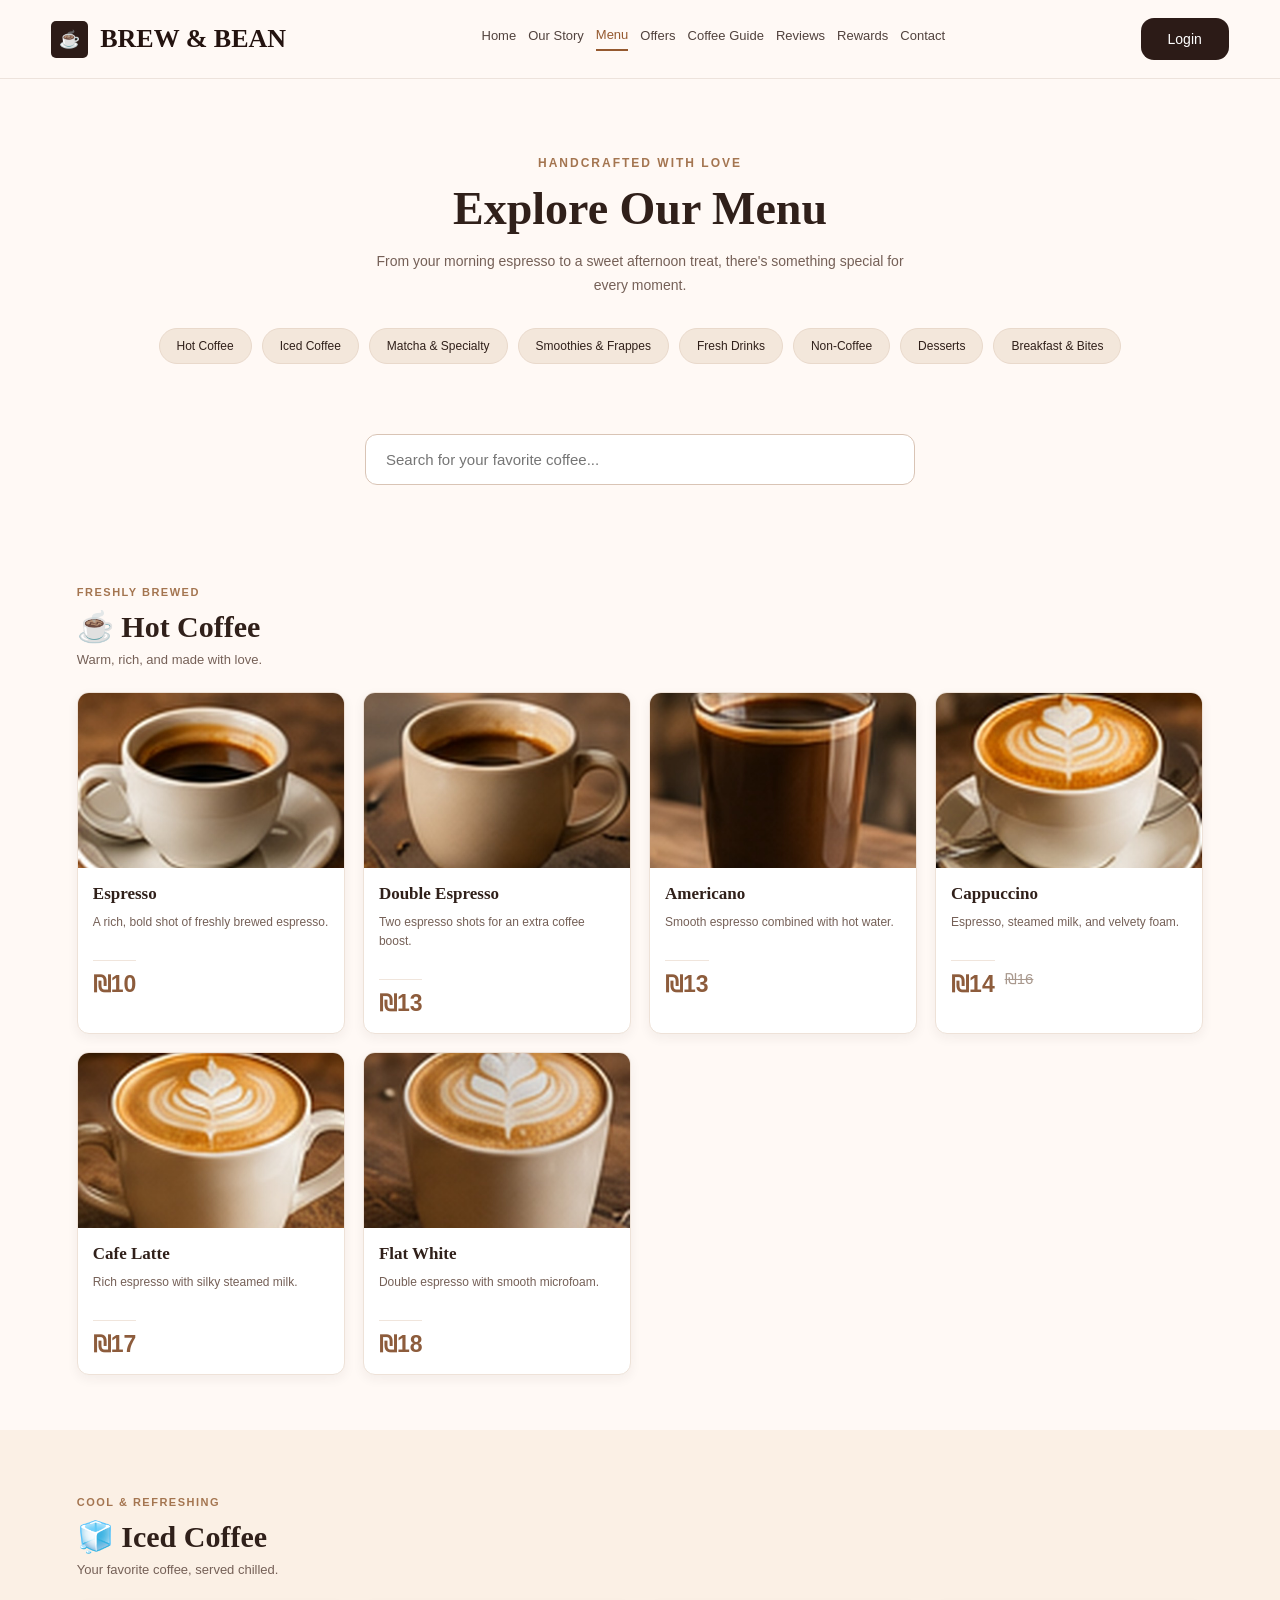
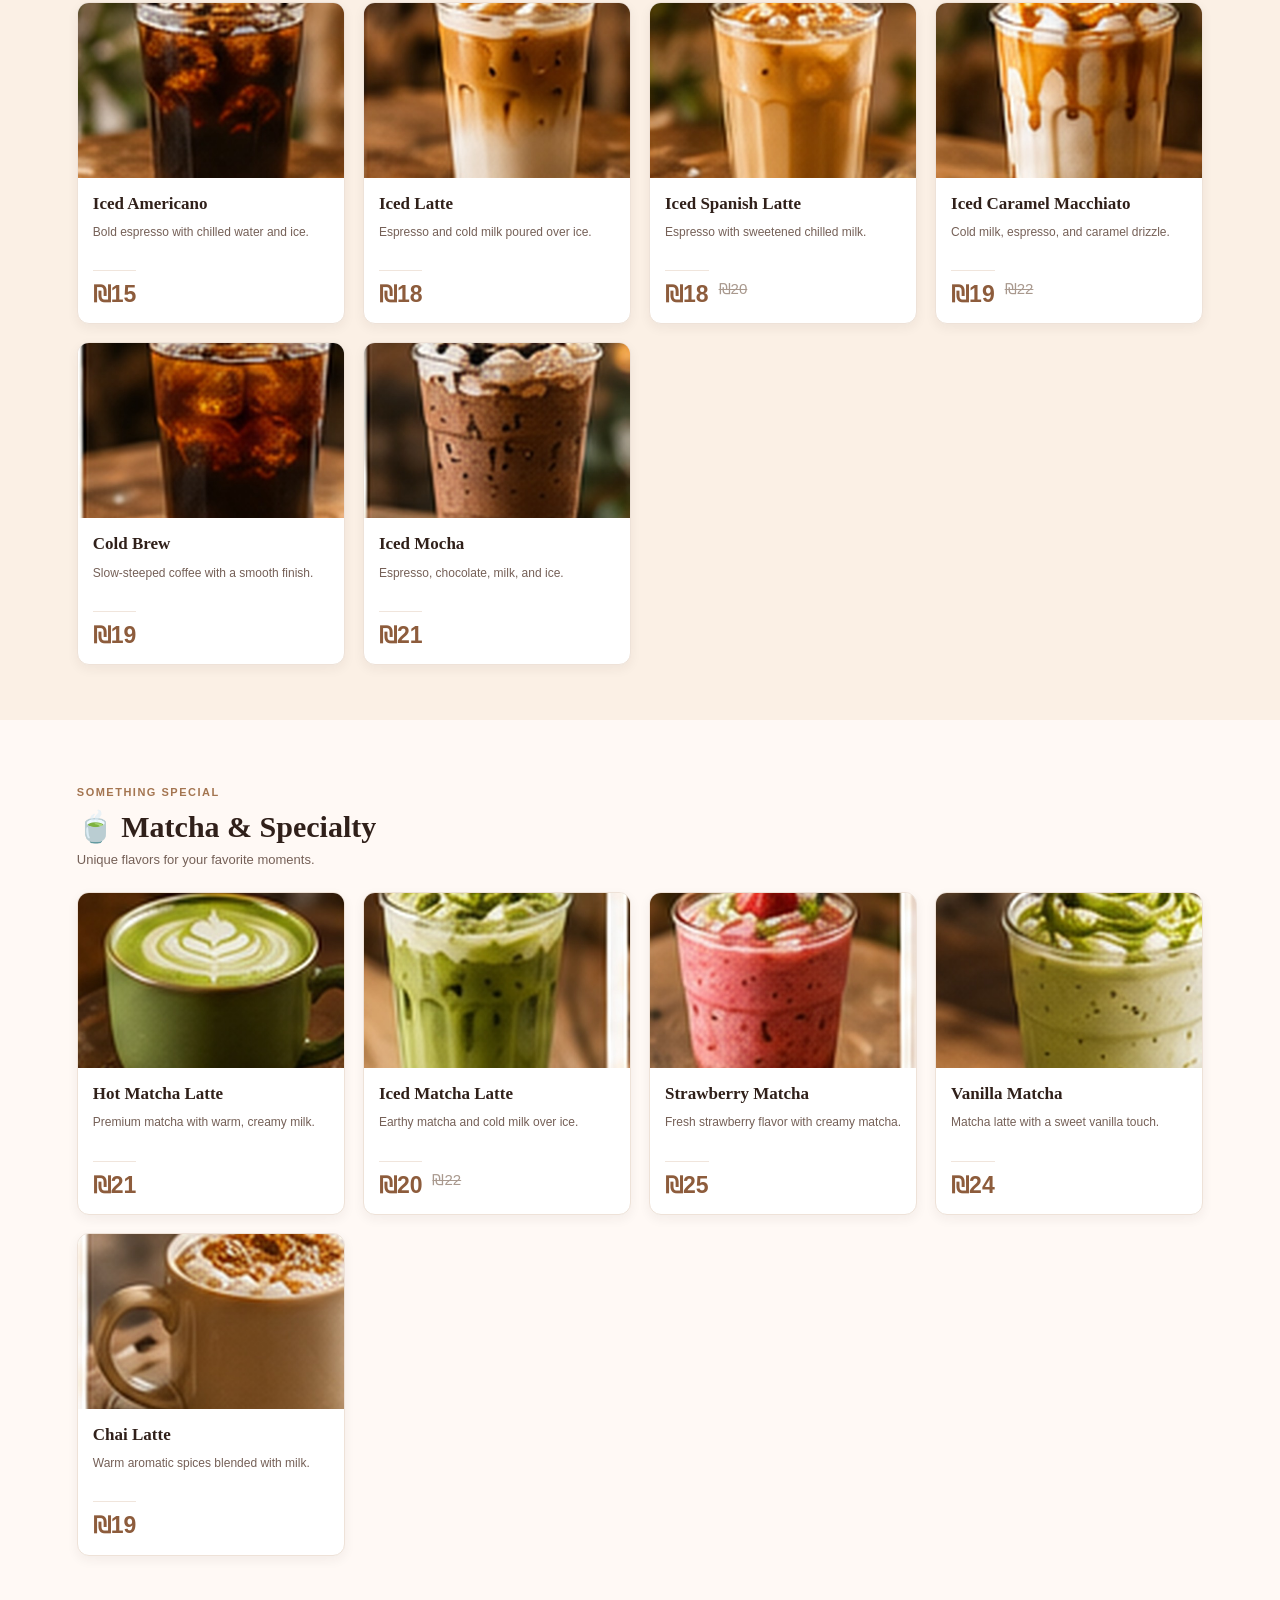
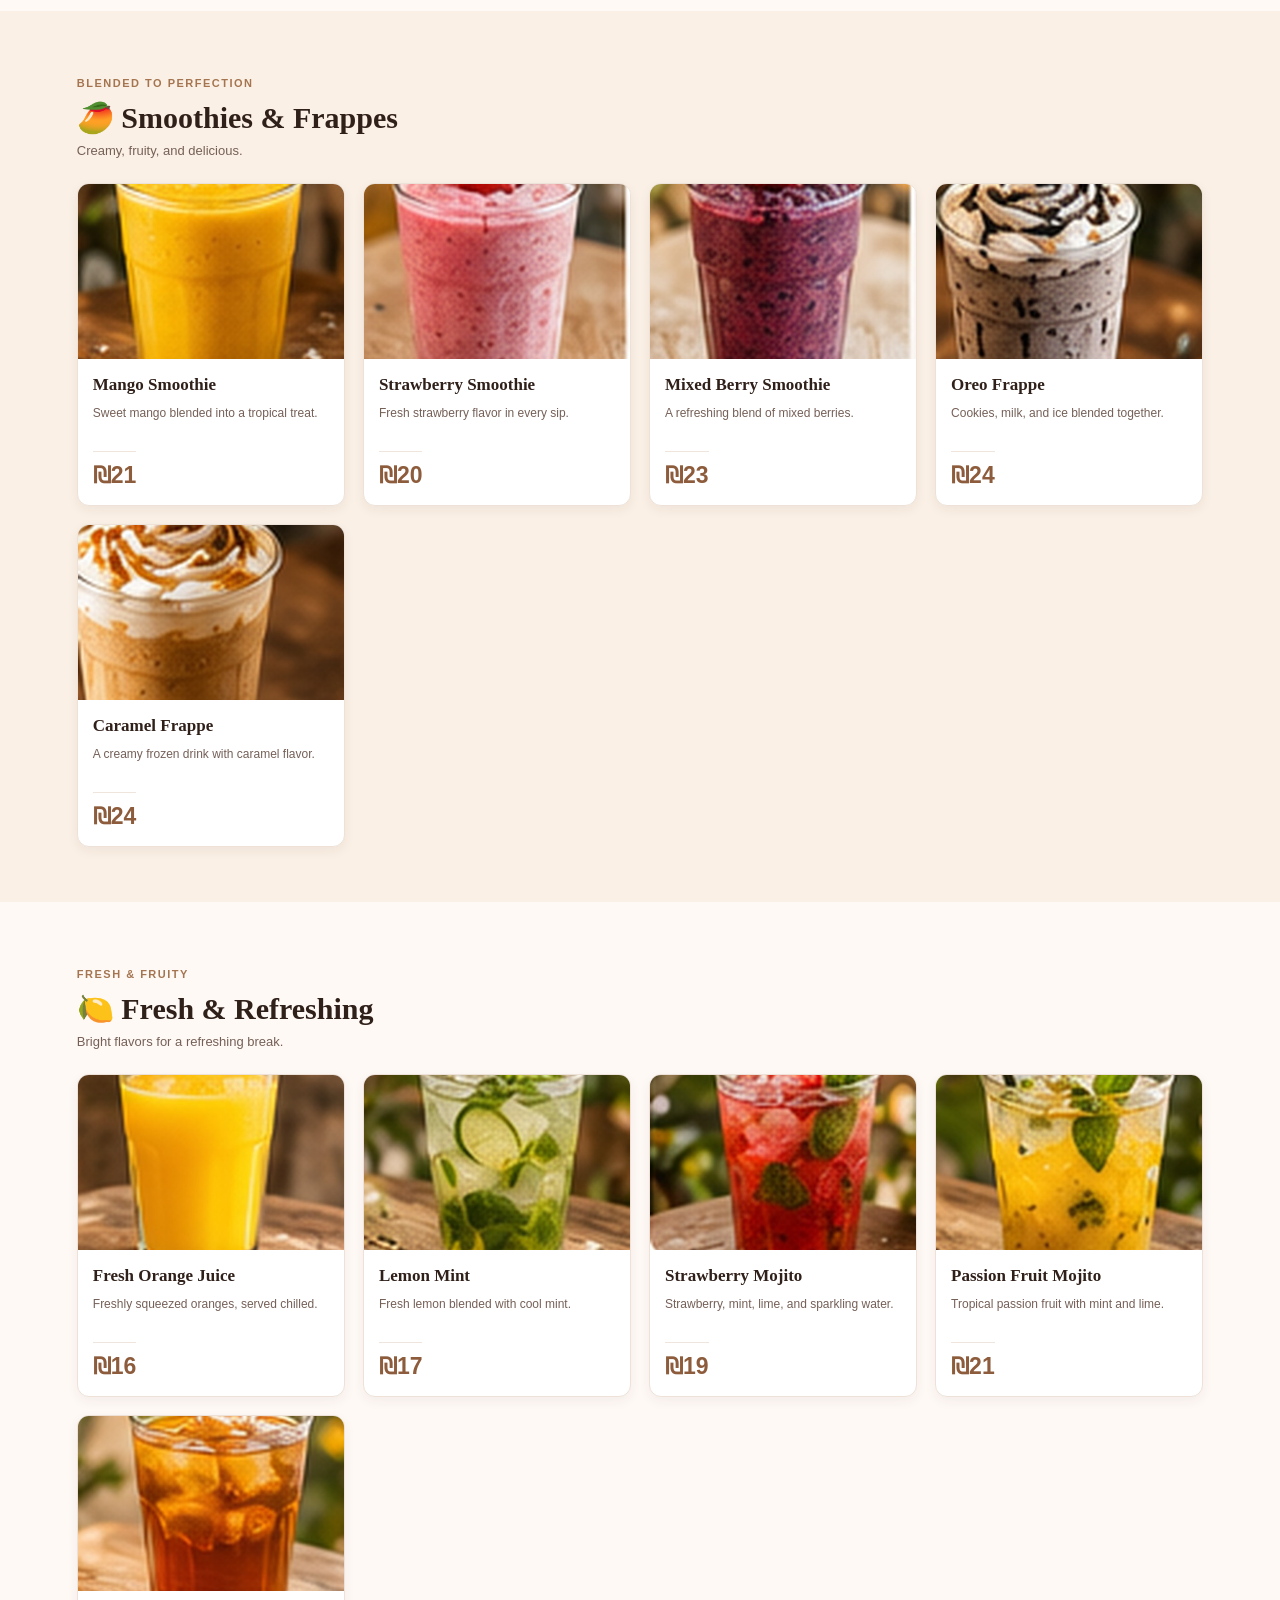
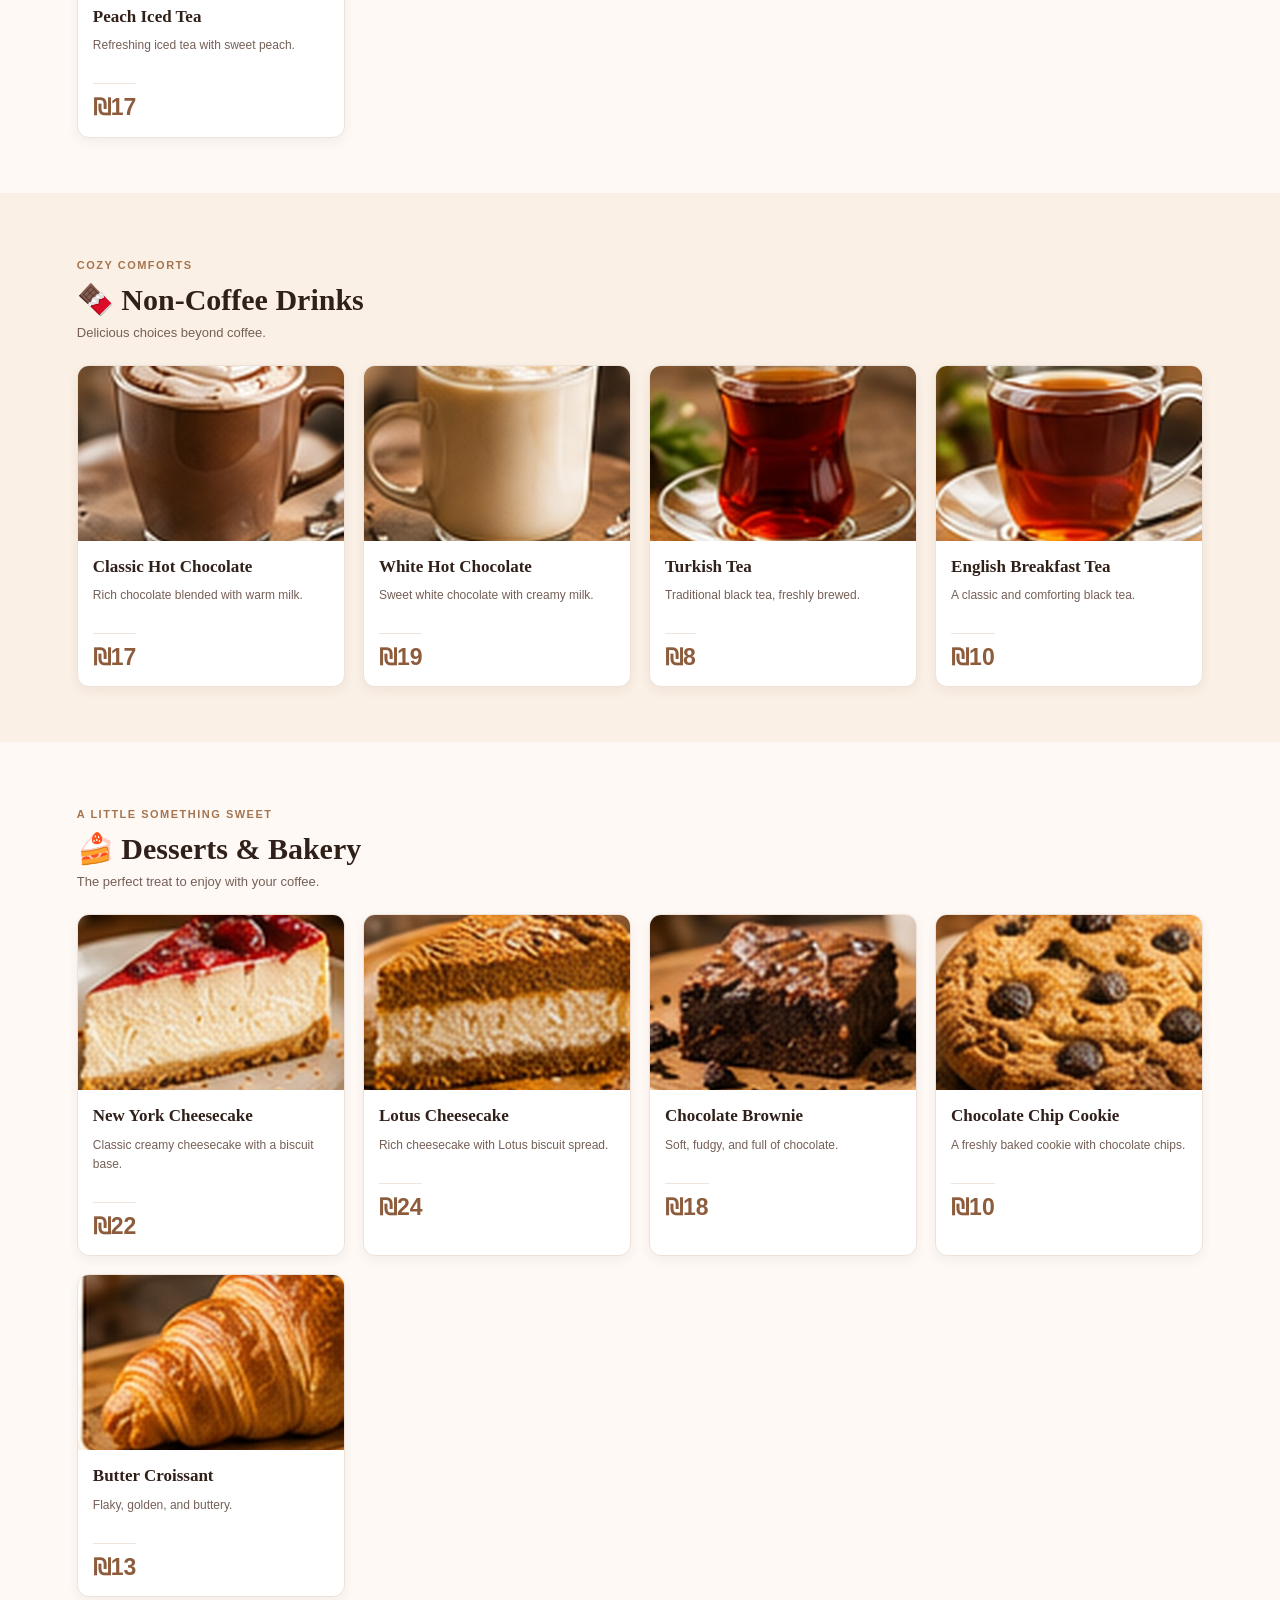
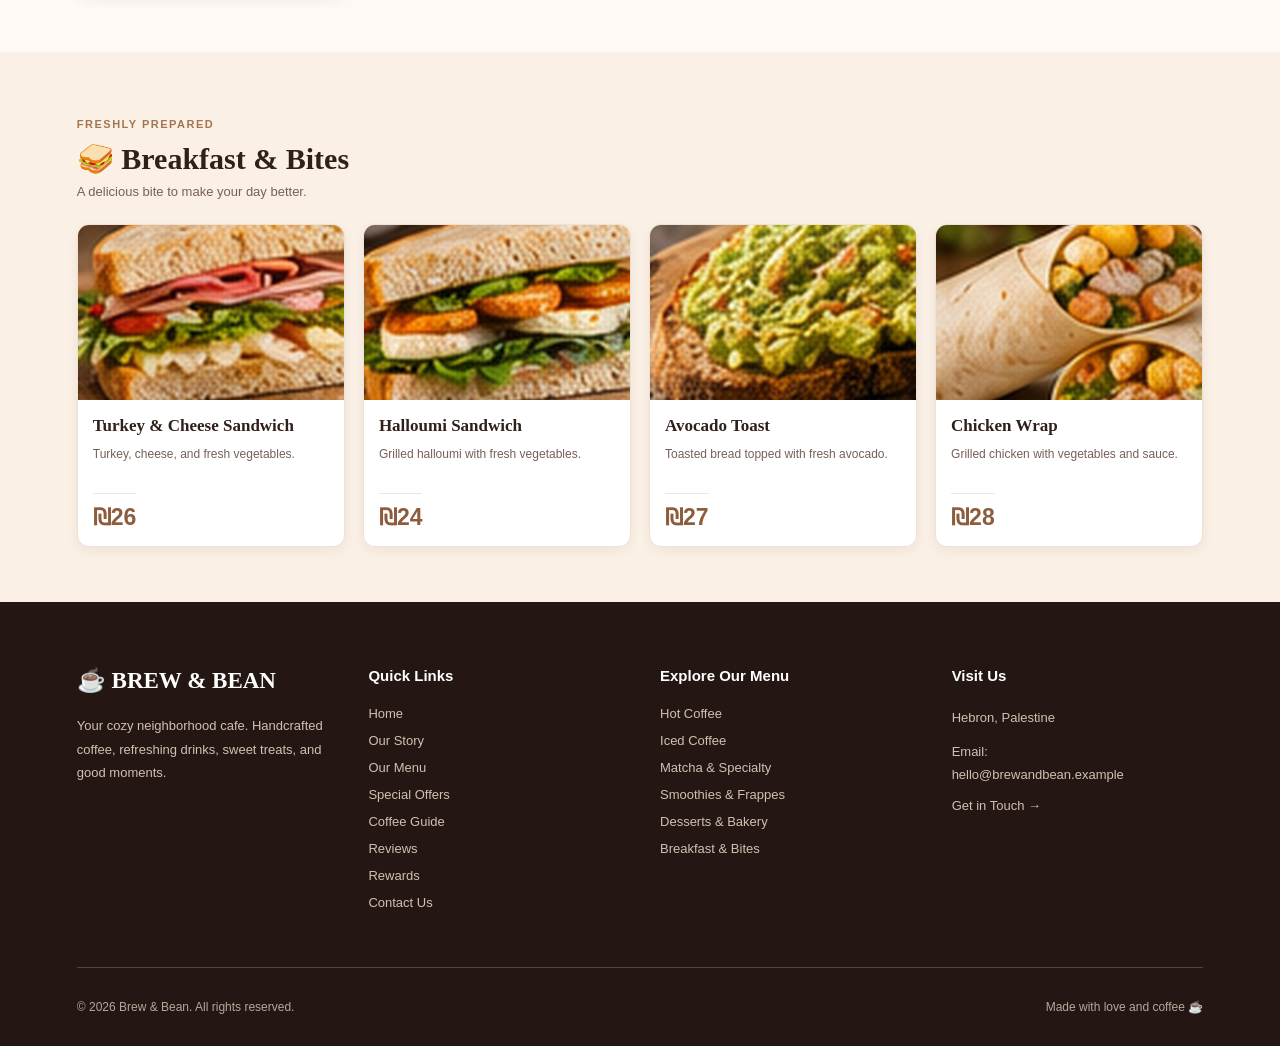
==== menu.html @ ed9d5833 "Initial commit - Brew and Bean website" ====
<!DOCTYPE html>
<html lang="en">

<head>
    <meta charset="UTF-8">
    <meta name="viewport" content="width=device-width, initial-scale=1.0">

    <meta name="description"
          content="Explore Brew & Bean's handcrafted coffee, refreshing drinks, desserts, and bites.">

    <title>Brew & Bean | Our Menu</title>

    <link rel="stylesheet" href="css/style.css">

    <style>
        /* MENU PRICES */

        .menu-price-row {
            display: flex;
            align-items: center;
            flex-wrap: wrap;
            gap: 10px;
            margin-top: 14px;
        }

        .menu-price-row .menu-price {
            color: #8D5C3C;
            font-size: 23px;
            font-weight: 800;
            line-height: 1.2;
        }

        .menu-old-price {
            color: #A9998E;
            font-size: 15px;
            font-weight: 500;
            text-decoration: line-through;
        }

        .menu-discount-badge {
            display: inline-block;
            margin-bottom: 10px;
            padding: 5px 10px;
            background: #F5E7D8;
            color: #8D5C3C;
            border-radius: 20px;
            font-size: 11px;
            font-weight: 700;
        }
    </style>
</head>

<body>

<!-- HEADER -->
<header class="site-header">

    <nav class="navbar" aria-label="Main navigation">

        <!-- LOGO -->
        <a href="index.html" class="logo">
            <span class="logo-icon" aria-hidden="true">☕</span>
            BREW & BEAN
        </a>

        <!-- NAVIGATION LINKS -->
        <div class="nav-links">

            <a href="index.html">Home</a>

            <a href="about.html">Our Story</a>

            <a href="menu.html"
               class="active"
               aria-current="page">Menu</a>

            <a href="offers.html">Offers</a>

            <a href="coffee-guide.html">Coffee Guide</a>

            <a href="reviews.html">Reviews</a>

            <a href="rewards.html">Rewards</a>

            <a href="contact.html">Contact</a>

        </div>


        <a href="login.html" class="visit-btn">
            Login
        </a>


    </nav>

</header>


<main>

    <!-- MENU INTRO -->
    <section class="menu-intro">

        <p class="section-label">HANDCRAFTED WITH LOVE</p>

        <h1>Explore Our Menu</h1>

        <p>
            From your morning espresso to a sweet afternoon treat,
            there's something special for every moment.
        </p>

        <div class="menu-categories">
            <a href="#hot">Hot Coffee</a>
            <a href="#iced">Iced Coffee</a>
            <a href="#matcha">Matcha & Specialty</a>
            <a href="#smoothies">Smoothies & Frappes</a>
            <a href="#fresh">Fresh Drinks</a>
            <a href="#noncoffee">Non-Coffee</a>
            <a href="#desserts">Desserts</a>
            <a href="#bites">Breakfast & Bites</a>
        </div>

    </section>


    <!-- MENU SEARCH -->
    <div class="menu-search-container">

        <input
                type="search"
                id="menuSearch"
                placeholder="Search for your favorite coffee..."
                aria-label="Search menu products"
        >

    </div>

    <!-- HOT COFFEE -->
    <section class="menu-section" id="hot">

        <div class="menu-section-heading">
            <p class="section-label">FRESHLY BREWED</p>
            <h2>☕ Hot Coffee</h2>
            <p>Warm, rich, and made with love.</p>
        </div>

        <div class="menu-grid" id="hot-grid"></div>

    </section>


    <!-- ICED COFFEE -->
    <section class="menu-section alternate-bg" id="iced">

        <div class="menu-section-heading">
            <p class="section-label">COOL & REFRESHING</p>
            <h2>🧊 Iced Coffee</h2>
            <p>Your favorite coffee, served chilled.</p>
        </div>

        <div class="menu-grid" id="iced-grid"></div>

    </section>


    <!-- MATCHA -->
    <section class="menu-section" id="matcha">

        <div class="menu-section-heading">
            <p class="section-label">SOMETHING SPECIAL</p>
            <h2>🍵 Matcha & Specialty</h2>
            <p>Unique flavors for your favorite moments.</p>
        </div>

        <div class="menu-grid" id="matcha-grid"></div>

    </section>


    <!-- SMOOTHIES -->
    <section class="menu-section alternate-bg" id="smoothies">

        <div class="menu-section-heading">
            <p class="section-label">BLENDED TO PERFECTION</p>
            <h2>🥭 Smoothies & Frappes</h2>
            <p>Creamy, fruity, and delicious.</p>
        </div>

        <div class="menu-grid" id="smoothies-grid"></div>

    </section>


    <!-- FRESH DRINKS -->
    <section class="menu-section" id="fresh">

        <div class="menu-section-heading">
            <p class="section-label">FRESH & FRUITY</p>
            <h2>🍋 Fresh & Refreshing</h2>
            <p>Bright flavors for a refreshing break.</p>
        </div>

        <div class="menu-grid" id="fresh-grid"></div>

    </section>


    <!-- NON-COFFEE -->
    <section class="menu-section alternate-bg" id="noncoffee">

        <div class="menu-section-heading">
            <p class="section-label">COZY COMFORTS</p>
            <h2>🍫 Non-Coffee Drinks</h2>
            <p>Delicious choices beyond coffee.</p>
        </div>

        <div class="menu-grid" id="noncoffee-grid"></div>

    </section>


    <!-- DESSERTS -->
    <section class="menu-section" id="desserts">

        <div class="menu-section-heading">
            <p class="section-label">A LITTLE SOMETHING SWEET</p>
            <h2>🍰 Desserts & Bakery</h2>
            <p>The perfect treat to enjoy with your coffee.</p>
        </div>

        <div class="menu-grid" id="desserts-grid"></div>

    </section>


    <!-- BREAKFAST -->
    <section class="menu-section alternate-bg" id="bites">

        <div class="menu-section-heading">
            <p class="section-label">FRESHLY PREPARED</p>
            <h2>🥪 Breakfast & Bites</h2>
            <p>A delicious bite to make your day better.</p>
        </div>

        <div class="menu-grid" id="bites-grid"></div>

    </section>

</main>


<!-- FOOTER -->
<footer class="footer">

    <div class="footer-container">

        <div class="footer-column">

            <h2>☕ BREW & BEAN</h2>

            <p>
                Your cozy neighborhood cafe.
                Handcrafted coffee, refreshing drinks,
                sweet treats, and good moments.
            </p>

        </div>


        <div class="footer-column">

            <h3>Quick Links</h3>

            <a href="index.html">Home</a>
            <a href="about.html">Our Story</a>
            <a href="menu.html">Our Menu</a>
            <a href="offers.html">Special Offers</a>
            <a href="coffee-guide.html">Coffee Guide</a>
            <a href="reviews.html">Reviews</a>
            <a href="rewards.html">Rewards</a>
            <a href="contact.html">Contact Us</a>

        </div>


        <div class="footer-column">

            <h3>Explore Our Menu</h3>

            <a href="menu.html#hot">Hot Coffee</a>
            <a href="menu.html#iced">Iced Coffee</a>
            <a href="menu.html#matcha">Matcha & Specialty</a>
            <a href="menu.html#smoothies">Smoothies & Frappes</a>
            <a href="menu.html#desserts">Desserts & Bakery</a>
            <a href="menu.html#bites">Breakfast & Bites</a>

        </div>


        <div class="footer-column">

            <h3>Visit Us</h3>

            <p>Hebron, Palestine</p>

            <p>
                Email:
                <a href="mailto:hello@brewandbean.example">
                    hello@brewandbean.example
                </a>
            </p>

            <a href="contact.html">Get in Touch →</a>

        </div>

    </div>


    <div class="footer-bottom">

        <p>© 2026 Brew & Bean. All rights reserved.</p>

        <p>Made with love and coffee ☕</p>

    </div>

</footer>


<!-- MENU PRODUCTS -->
<script>

    /*
       Product format:

       name
       image
       description
       current price
       old price (null if no discount)
    */

    const menuProducts = {

        hot: [
            [
                "Espresso",
                "espresso.jpg",
                "A rich, bold shot of freshly brewed espresso.",
                10,
                null
            ],
            [
                "Double Espresso",
                "double-espresso.jpg",
                "Two espresso shots for an extra coffee boost.",
                13,
                null
            ],
            [
                "Americano",
                "americano.jpg",
                "Smooth espresso combined with hot water.",
                13,
                null
            ],
            [
                "Cappuccino",
                "cappuccino.jpg",
                "Espresso, steamed milk, and velvety foam.",
                14,
                16
            ],
            [
                "Cafe Latte",
                "latte.jpg",
                "Rich espresso with silky steamed milk.",
                17,
                null
            ],
            [
                "Flat White",
                "flat-white.jpg",
                "Double espresso with smooth microfoam.",
                18,
                null
            ]
        ],

        iced: [
            [
                "Iced Americano",
                "iced-americano.jpg",
                "Bold espresso with chilled water and ice.",
                15,
                null
            ],
            [
                "Iced Latte",
                "iced-latte.jpg",
                "Espresso and cold milk poured over ice.",
                18,
                null
            ],
            [
                "Iced Spanish Latte",
                "spanish-latte.jpg",
                "Espresso with sweetened chilled milk.",
                18,
                20
            ],
            [
                "Iced Caramel Macchiato",
                "caramel-latte.jpg",
                "Cold milk, espresso, and caramel drizzle.",
                19,
                22
            ],
            [
                "Cold Brew",
                "cold-brew.jpg",
                "Slow-steeped coffee with a smooth finish.",
                19,
                null
            ],
            [
                "Iced Mocha",
                "iced-mocha.jpg",
                "Espresso, chocolate, milk, and ice.",
                21,
                null
            ]
        ],

        matcha: [
            [
                "Hot Matcha Latte",
                "matcha-latte.jpg",
                "Premium matcha with warm, creamy milk.",
                21,
                null
            ],
            [
                "Iced Matcha Latte",
                "iced-matcha.jpg",
                "Earthy matcha and cold milk over ice.",
                20,
                22
            ],
            [
                "Strawberry Matcha",
                "strawberry-matcha.jpg",
                "Fresh strawberry flavor with creamy matcha.",
                25,
                null
            ],
            [
                "Vanilla Matcha",
                "vanilla-matcha.jpg",
                "Matcha latte with a sweet vanilla touch.",
                24,
                null
            ],
            [
                "Chai Latte",
                "chai-latte.jpg",
                "Warm aromatic spices blended with milk.",
                19,
                null
            ]
        ],

        smoothies: [
            [
                "Mango Smoothie",
                "mango-smoothie.jpg",
                "Sweet mango blended into a tropical treat.",
                21,
                null
            ],
            [
                "Strawberry Smoothie",
                "strawberry-smoothie.jpg",
                "Fresh strawberry flavor in every sip.",
                20,
                null
            ],
            [
                "Mixed Berry Smoothie",
                "berry-smoothie.jpg",
                "A refreshing blend of mixed berries.",
                23,
                null
            ],
            [
                "Oreo Frappe",
                "oreo-frappe.jpg",
                "Cookies, milk, and ice blended together.",
                24,
                null
            ],
            [
                "Caramel Frappe",
                "caramel-frappe.jpg",
                "A creamy frozen drink with caramel flavor.",
                24,
                null
            ]
        ],

        fresh: [
            [
                "Fresh Orange Juice",
                "orange-juice.jpg",
                "Freshly squeezed oranges, served chilled.",
                16,
                null
            ],
            [
                "Lemon Mint",
                "lemon-mint.jpg",
                "Fresh lemon blended with cool mint.",
                17,
                null
            ],
            [
                "Strawberry Mojito",
                "strawberry-mojito.jpg",
                "Strawberry, mint, lime, and sparkling water.",
                19,
                null
            ],
            [
                "Passion Fruit Mojito",
                "passion-mojito.jpg",
                "Tropical passion fruit with mint and lime.",
                21,
                null
            ],
            [
                "Peach Iced Tea",
                "peach-iced-tea.jpg",
                "Refreshing iced tea with sweet peach.",
                17,
                null
            ]
        ],

        noncoffee: [
            [
                "Classic Hot Chocolate",
                "hot-chocolate.jpg",
                "Rich chocolate blended with warm milk.",
                17,
                null
            ],
            [
                "White Hot Chocolate",
                "white-hot-chocolate.jpg",
                "Sweet white chocolate with creamy milk.",
                19,
                null
            ],
            [
                "Turkish Tea",
                "turkish-tea.jpg",
                "Traditional black tea, freshly brewed.",
                8,
                null
            ],
            [
                "English Breakfast Tea",
                "english-tea.jpg",
                "A classic and comforting black tea.",
                10,
                null
            ]
        ],

        desserts: [
            [
                "New York Cheesecake",
                "cheesecake.jpg",
                "Classic creamy cheesecake with a biscuit base.",
                22,
                null
            ],
            [
                "Lotus Cheesecake",
                "lotus-cheesecake.jpg",
                "Rich cheesecake with Lotus biscuit spread.",
                24,
                null
            ],
            [
                "Chocolate Brownie",
                "brownie.jpg",
                "Soft, fudgy, and full of chocolate.",
                18,
                null
            ],
            [
                "Chocolate Chip Cookie",
                "cookie.jpg",
                "A freshly baked cookie with chocolate chips.",
                10,
                null
            ],
            [
                "Butter Croissant",
                "croissant.jpg",
                "Flaky, golden, and buttery.",
                13,
                null
            ]
        ],

        bites: [
            [
                "Turkey & Cheese Sandwich",
                "turkey-sandwich.jpg",
                "Turkey, cheese, and fresh vegetables.",
                26,
                null
            ],
            [
                "Halloumi Sandwich",
                "halloumi-sandwich.jpg",
                "Grilled halloumi with fresh vegetables.",
                24,
                null
            ],
            [
                "Avocado Toast",
                "avocado-toast.jpg",
                "Toasted bread topped with fresh avocado.",
                27,
                null
            ],
            [
                "Chicken Wrap",
                "chicken-wrap.jpg",
                "Grilled chicken with vegetables and sauce.",
                28,
                null
            ]
        ]

    };


    // CREATE MENU CARDS

    Object.entries(menuProducts).forEach(
        ([category, products]) => {

            const grid = document.getElementById(
                category + "-grid"
            );

            products.forEach(product => {

                const [
                    name,
                    image,
                    description,
                    currentPrice,
                    oldPrice
                ] = product;

                const card = document.createElement("article");
                card.className = "menu-card";

                const productImage = document.createElement("img");
                productImage.src = "images/" + image;
                productImage.alt = name;
                productImage.loading = "lazy";

                const info = document.createElement("div");
                info.className = "menu-card-info";

                const heading = document.createElement("h3");
                heading.textContent = name;

                const text = document.createElement("p");
                text.textContent = description;

                const priceRow = document.createElement("div");
                priceRow.className = "menu-price-row";

                const current = document.createElement("span");
                current.className = "menu-price";
                current.textContent = "₪" + currentPrice;

                priceRow.appendChild(current);

                // Show old price ONLY when product is discounted
                if (oldPrice !== null && oldPrice > currentPrice) {

                    const old = document.createElement("span");
                    old.className = "menu-old-price";
                    old.textContent = "₪" + oldPrice;

                    priceRow.appendChild(old);

                }

                info.appendChild(heading);
                info.appendChild(text);
                info.appendChild(priceRow);

                card.appendChild(productImage);
                card.appendChild(info);

                grid.appendChild(card);

            });

        }
    );

</script>
<script src="js/main.js"></script>
</body>
</html>
---- css/style.css ----
/* GENERAL STYLES */

* {
    box-sizing: border-box;
}

body {
    margin: 0;
    background-color: #FFF9F5;
    color: #2C1B17;
    font-family: Arial, sans-serif;
}

a {
    text-decoration: none;
}


/* NAVIGATION BAR */

.navbar {
    display: flex;
    justify-content: space-between;
    align-items: center;
    padding: 18px 4%;
    border-bottom: 1px solid #EDE3DC;
}

.logo {
    display: flex;
    align-items: center;
    gap: 12px;
    font-family: Georgia, serif;
    font-size: 26px;
    font-weight: bold;
    color: #24130F;
}

.logo-icon {
    background-color: #2C1B17;
    color: white;
    padding: 8px;
    border-radius: 5px;
    font-size: 17px;
}

.nav-links {
    display: flex;
    gap: 32px;
}

.nav-links a {
    color: #51423D;
    font-size: 14px;
    padding-bottom: 7px;
}

.nav-links a:hover,
.nav-links .active {
    color: #95592F;
    border-bottom: 2px solid #95592F;
}

.visit-btn {
    background-color: #2C1B17;
    color: white;
    padding: 13px 27px;
    border-radius: 13px;
    font-size: 14px;
}


/* HERO SECTION */

.hero {
    display: flex;
    align-items: center;
    gap: 35px;
    padding: 65px 4%;
    min-height: 620px;
}

.hero-content {
    flex: 1;
    min-width: 0;
}

.hero-label {
    display: inline-block;
    background-color: #F5EBE2;
    color: #92572F;
    border: 1px solid #E6D7CA;
    border-radius: 20px;
    padding: 8px 14px;
    font-size: 12px;
    font-weight: bold;
    letter-spacing: 0.5px;
}

.hero h1 {
    font-family: Georgia, serif;
    font-size: 62px;
    line-height: 1.1;
    margin: 30px 0 22px;
    letter-spacing: -2px;
}

.hero-description {
    color: #685A54;
    font-size: 17px;
    line-height: 1.7;
    max-width: 560px;
}

.hero-buttons {
    display: flex;
    gap: 15px;
    margin-top: 30px;
}

.primary-btn,
.secondary-btn {
    display: inline-block;
    padding: 15px 27px;
    border-radius: 4px;
    font-size: 14px;
}

.primary-btn {
    background-color: #2C1B17;
    color: white;
}

.secondary-btn {
    border: 1px solid #2C1B17;
    color: #2C1B17;
}


/* STATISTICS */

.stats {
    display: flex;
    margin-top: 30px;
    padding-top: 30px;
    border-top: 1px solid #EDE3DC;
}

.stat {
    flex: 1;
    padding-left: 15px;
    border-right: 1px solid #EDE3DC;
}

.stat:first-child {
    padding-left: 0;
}

.stat:last-child {
    border-right: none;
}

.stat h2 {
    font-family: Georgia, serif;
    font-size: 26px;
    margin: 0 0 5px;
}

.stat h2 span {
    color: #A46A3B;
}

.stat p {
    color: #51423D;
    font-size: 12px;
    margin: 0;
    letter-spacing: 0.4px;
}


/* HERO IMAGE */

.hero-image-wrapper {
    flex: 1;
    min-width: 0;
    background-color: #F2EBE4;
    padding: 22px;
    border-radius: 14px;
    transform: rotate(-1deg);
}

.image-frame {
    position: relative;
    background-color: white;
    padding: 12px;
    border-radius: 12px;
    box-shadow: 0 8px 20px #00000018;
    transform: rotate(1deg);
}

.image-frame img {
    display: block;
    width: 100%;
    height: 460px;
    object-fit: cover;
    border-radius: 8px;
}


/* COFFEE BADGE */

.coffee-badge {
    position: absolute;
    bottom: 28px;
    left: 24px;
    display: flex;
    align-items: center;
    gap: 12px;
    background-color: #FFF9F5;
    padding: 14px 16px;
    border-radius: 8px;
    box-shadow: 0 4px 12px #00000020;
}

.badge-icon {
    background-color: #EADDD2;
    color: #8C562F;
    padding: 12px;
    border-radius: 8px;
}

.coffee-badge h3 {
    font-size: 14px;
    margin: 0 0 5px;
}

.coffee-badge p {
    font-size: 12px;
    color: #786A63;
    margin: 0;
}


/* CUSTOMER FAVORITES */

.favorites {
    background-color: #FBF0E5;
    padding: 75px 5%;
}

.section-heading {
    text-align: center;
    margin-bottom: 40px;
}

.section-label {
    color: #A47550;
    font-size: 12px;
    letter-spacing: 2px;
    font-weight: bold;
}

.section-heading h2 {
    font-family: Georgia, serif;
    font-size: 40px;
    color: #30201A;
    margin: 12px 0;
}

.section-heading > p:last-child {
    color: #756057;
    font-size: 14px;
}

.drinks-container {
    display: flex;
    gap: 25px;
    max-width: 1200px;
    margin: auto;
}

.drink-card {
    flex: 1;
    min-width: 0;
    background-color: white;
    border-radius: 8px;
    overflow: hidden;
    box-shadow: 0 5px 18px #00000012;
}

.drink-card img {
    display: block;
    width: 100%;
    height: 230px;
    object-fit: cover;
}

.drink-info {
    padding: 20px;
}

.drink-info h3 {
    font-family: Georgia, serif;
    font-size: 21px;
    margin: 0 0 10px;
}

.drink-info > p {
    color: #756057;
    font-size: 13px;
    line-height: 1.7;
    min-height: 65px;
}

.drink-price {
    display: flex;
    justify-content: space-between;
    gap: 10px;
    color: #8D6A50;
    font-size: 13px;
    margin: 20px 0;
}

.order-btn {
    display: block;
    text-align: center;
    padding: 12px;
    background-color: #30201A;
    color: white;
    border-radius: 4px;
    font-size: 13px;
}

.order-btn:hover {
    background-color: #8D5C3C;
}


/* RESPONSIVE DESIGN */

@media screen and (max-width: 900px) {

    .navbar {
        flex-wrap: wrap;
        gap: 20px;
    }

    .nav-links {
        order: 3;
        width: 100%;
        justify-content: center;
        flex-wrap: wrap;
    }

    .hero {
        flex-direction: column;
        padding: 45px 6%;
    }

    .hero-content,
    .hero-image-wrapper {
        width: 100%;
    }

    .hero h1 {
        font-size: 45px;
    }

    .image-frame img {
        height: 380px;
    }
}

@media screen and (max-width: 768px) {

    .drinks-container {
        flex-direction: column;
    }

    .section-heading h2 {
        font-size: 30px;
    }

    .drink-info > p {
        min-height: 0;
    }
}

@media screen and (max-width: 480px) {

    .logo {
        font-size: 20px;
    }

    .visit-btn {
        padding: 10px 15px;
    }

    .hero h1 {
        font-size: 38px;
    }

    .hero-description {
        font-size: 15px;
    }

    .hero-buttons {
        flex-wrap: wrap;
    }

    .stats {
        gap: 8px;
    }

    .stat h2 {
        font-size: 20px;
    }

    .stat p {
        font-size: 10px;
    }

    .image-frame img {
        height: 300px;
    }
}

/* ABOUT SECTION */

.about-section {
    display: flex;
    align-items: center;
    gap: 70px;
    padding: 90px 6%;
    background-color: #FFF9F5;
}

.about-image {
    position: relative;
    flex: 1;
    min-width: 0;
}

.about-image img {
    display: block;
    width: 100%;
    height: 480px;
    object-fit: cover;
    border-radius: 10px;
}

.experience-badge {
    position: absolute;
    bottom: -15px;
    right: -15px;
    background-color: #30201A;
    color: white;
    padding: 18px 24px;
    border-radius: 7px;
    text-align: center;
}

.experience-badge h3 {
    font-family: Georgia, serif;
    font-size: 22px;
    margin: 0 0 5px;
}

.experience-badge p {
    font-size: 11px;
    margin: 0;
}

.about-content {
    flex: 1;
    min-width: 0;
}

.about-content h2 {
    font-family: Georgia, serif;
    font-size: 42px;
    line-height: 1.2;
    margin: 12px 0 20px;
}

.about-description {
    color: #756057;
    font-size: 15px;
    line-height: 1.8;
    margin-bottom: 28px;
}

.about-feature {
    display: flex;
    align-items: flex-start;
    gap: 15px;
    margin-bottom: 22px;
}

.feature-icon {
    background-color: #F3E6DA;
    color: #8D5C3C;
    padding: 12px;
    border-radius: 7px;
    font-size: 19px;
}

.about-feature h3 {
    font-size: 15px;
    margin: 0 0 6px;
}

.about-feature p {
    color: #756057;
    font-size: 13px;
    line-height: 1.6;
    margin: 0;
}

.about-content .primary-btn {
    margin-top: 15px;
}

/* ABOUT SECTION - MOBILE */

@media screen and (max-width: 768px) {

    .about-section {
        flex-direction: column;
        gap: 45px;
        padding: 65px 6%;
    }

    .about-image,
    .about-content {
        width: 100%;
    }

    .about-image img {
        height: 340px;
    }

    .about-content h2 {
        font-size: 32px;
    }

    .experience-badge {
        right: 10px;
        bottom: -15px;
    }
}

/* ========== SPECIAL OFFER ========== */

.offer-section {
    background-color: #FFF9F5;
    padding: 30px 6% 90px;
}

.offer-content {
    background-color: #30201A;
    color: white;
    text-align: center;
    border-radius: 12px;
    padding: 65px 25px;
    max-width: 1200px;
    margin: auto;
    box-shadow: 0 10px 25px #00000018;
}

.offer-label {
    color: #D8B18D;
    font-size: 12px;
    letter-spacing: 2px;
    font-weight: bold;
}

.offer-content h2 {
    font-family: Georgia, serif;
    font-size: 46px;
    margin: 15px 0;
}

.offer-description {
    color: #E7D8CC;
    font-size: 15px;
    line-height: 1.8;
    max-width: 550px;
    margin: 0 auto 28px;
}

.offer-buttons {
    display: flex;
    justify-content: center;
    align-items: center;
    gap: 15px;
    flex-wrap: wrap;
}

.offer-code {
    border: 1px solid #BDA89B;
    color: white;
    padding: 13px 20px;
    border-radius: 5px;
    font-size: 13px;
}

.offer-btn {
    display: inline-block;
    background-color: #B98455;
    color: white;
    padding: 14px 24px;
    border-radius: 5px;
    font-size: 13px;
}

.offer-btn:hover {
    background-color: #D09A6A;
}


/* ========== FOOTER ========== */

.footer {
    background-color: #241713;
    color: white;
    padding: 65px 6% 20px;
}

.footer-container {
    display: flex;
    justify-content: space-between;
    gap: 40px;
    max-width: 1200px;
    margin: auto;
}

.footer-column {
    flex: 1;
    min-width: 0;
}

.footer-column h2 {
    font-family: Georgia, serif;
    font-size: 23px;
    margin: 0 0 20px;
}

.footer-column h3 {
    font-size: 15px;
    margin: 0 0 22px;
}

.footer-column p {
    color: #D3BFB1;
    font-size: 13px;
    line-height: 1.8;
    margin: 0 0 10px;
}

.footer-column a {
    display: block;
    color: #D3BFB1;
    font-size: 13px;
    margin-bottom: 12px;
}

.footer-column a:hover {
    color: #D8B18D;
}

.footer-bottom {
    display: flex;
    justify-content: space-between;
    gap: 15px;
    border-top: 1px solid #5C4338;
    max-width: 1200px;
    margin: 45px auto 0;
    padding-top: 20px;
}

.footer-bottom p {
    color: #B9A69A;
    font-size: 12px;
}


/* ========== RESPONSIVE ========== */

@media screen and (max-width: 768px) {

    .offer-content {
        padding: 45px 20px;
    }

    .offer-content h2 {
        font-size: 32px;
    }

    .footer-container {
        flex-wrap: wrap;
    }

    .footer-column {
        flex: 1 1 40%;
    }

    .footer-bottom {
        flex-direction: column;
        text-align: center;
    }
}

@media screen and (max-width: 480px) {

    .footer-container {
        flex-direction: column;
        gap: 25px;
    }

    .footer-column {
        width: 100%;
    }

    .offer-content h2 {
        font-size: 28px;
    }
}

/* =====================================
   BREW & BEAN - MENU PAGE
   CLEAN & COMPACT DESIGN
===================================== */

/* MENU INTRO */

.menu-intro {
    background-color: #FFF9F5;
    text-align: center;
    padding: 65px 6% 45px;
}

.menu-intro .section-label {
    color: #A47550;
    font-size: 12px;
    letter-spacing: 2px;
    font-weight: 600;
}

.menu-intro h1 {
    font-family: Georgia, serif;
    font-size: 46px;
    color: #30201A;
    margin: 12px 0 15px;
}

.menu-intro > p:not(.section-label) {
    color: #756057;
    font-size: 14px;
    line-height: 1.7;
    max-width: 550px;
    margin: 0 auto;
}

/* CATEGORY BUTTONS */

.menu-categories {
    display: flex;
    justify-content: center;
    flex-wrap: wrap;
    gap: 10px;
    max-width: 1000px;
    margin: 30px auto 0;
}

.menu-categories a {
    display: inline-block;
    padding: 10px 17px;
    background-color: #F3E7DB;
    color: #30201A;
    border: 1px solid #E9D9CB;
    border-radius: 30px;
    font-size: 12px;
    font-weight: 500;
    text-decoration: none;
    transition: all 0.3s ease;
}

.menu-categories a:hover {
    background-color: #30201A;
    color: #FFFFFF;
    border-color: #30201A;
}

/* MENU SECTIONS */

.menu-section {
    padding: 55px 6%;
    background-color: #FFF9F5;
    scroll-margin-top: 85px;
}

.menu-section.alternate-bg {
    background-color: #FBF0E5;
}

.menu-section-heading {
    max-width: 1200px;
    margin: 0 auto 25px;
}

.menu-section-heading .section-label {
    font-size: 11px;
    letter-spacing: 1.5px;
    color: #A47550;
}

.menu-section-heading h2 {
    font-family: Georgia, serif;
    font-size: 30px;
    color: #30201A;
    margin: 8px 0;
}

.menu-section-heading > p:last-child {
    color: #756057;
    font-size: 13px;
    margin: 0;
}

/* MENU GRID - FOUR CARDS */

.menu-grid {
    display: grid;
    grid-template-columns: repeat(4, minmax(0, 1fr));
    gap: 18px;
    max-width: 1200px;
    margin: 0 auto;
}

/* MENU CARD */

.menu-card {
    display: flex;
    flex-direction: column;
    min-width: 0;
    background-color: #FFFFFF;
    border: 1px solid #EEE2D8;
    border-radius: 12px;
    overflow: hidden;
    box-shadow: 0 4px 12px rgba(48, 32, 26, 0.06);
    transition: transform 0.3s ease,
    box-shadow 0.3s ease;
}

.menu-card:hover {
    transform: translateY(-4px);
    box-shadow: 0 9px 20px rgba(48, 32, 26, 0.12);
}

/* IMAGE SIZE - MOST IMPORTANT */

.menu-card img {
    display: block;
    width: 100%;
    height: 175px;
    object-fit: cover;
    object-position: center;
    flex-shrink: 0;
}

/* CARD INFORMATION */

.menu-card-info {
    display: flex;
    flex-direction: column;
    flex: 1;
    padding: 15px;
}

.menu-card-info h3 {
    font-family: Georgia, serif;
    font-size: 17px;
    line-height: 1.3;
    color: #30201A;
    margin: 0 0 8px;
}

.menu-card-info p {
    color: #756057;
    font-size: 12px;
    line-height: 1.6;
    margin: 0 0 14px;
}

/* PRICE */

.menu-price {
    display: block;
    margin-top: auto;
    padding-top: 10px;
    border-top: 1px solid #F0E5DC;
    color: #9A6C49;
    font-size: 18px;
    font-weight: 700;
}

/* RESPONSIVE DESIGN */

/* TABLET */
@media screen and (max-width: 1000px) {

    .menu-grid {
        grid-template-columns: repeat(3, minmax(0, 1fr));
    }

    .menu-card img {
        height: 170px;
    }
}

/* SMALL TABLET */
@media screen and (max-width: 768px) {

    .menu-grid {
        grid-template-columns: repeat(2, minmax(0, 1fr));
        gap: 15px;
    }

    .menu-intro h1 {
        font-size: 36px;
    }

    .menu-section-heading h2 {
        font-size: 27px;
    }

    .menu-card img {
        height: 160px;
    }
}

/* MOBILE */
@media screen and (max-width: 480px) {

    .menu-intro {
        padding: 45px 5% 35px;
    }

    .menu-intro h1 {
        font-size: 31px;
    }

    .menu-section {
        padding: 40px 4%;
    }

    .menu-grid {
        grid-template-columns: repeat(2, minmax(0, 1fr));
        gap: 10px;
    }

    .menu-card img {
        height: 125px;
    }

    .menu-card-info {
        padding: 11px;
    }

    .menu-card-info h3 {
        font-size: 14px;
    }

    .menu-card-info p {
        font-size: 11px;
        line-height: 1.5;
    }

    .menu-price {
        font-size: 16px;
    }

    .menu-categories {
        gap: 8px;
    }

    .menu-categories a {
        padding: 9px 12px;
        font-size: 11px;
    }
}

/* ==========================================
   BREW & BEAN - ABOUT PAGE
========================================== */

/* GENERAL */

.about-hero,
.about-beginning,
.about-values,
.about-final,
.about-hero *,
.about-beginning *,
.about-values *,
.about-final * {
    box-sizing: border-box;
}

.about-eyebrow {
    color: #A47550;
    font-size: 12px;
    font-weight: 700;
    letter-spacing: 2px;
    text-transform: uppercase;
    margin: 0 0 16px;
}

/* ==========================================
   1. ABOUT HERO
========================================== */

.about-hero {
    background-color: #FFF9F5;
    padding: 75px 6% 85px;
}

.about-hero-container {
    display: grid;
    grid-template-columns: 1.1fr 0.9fr;
    align-items: center;
    gap: 65px;
    max-width: 1120px;
    margin: 0 auto;
}

.about-hero-text {
    max-width: 550px;
}

.about-hero-text h1 {
    font-family: Georgia, "Times New Roman", serif;
    color: #30201A;
    font-size: 52px;
    line-height: 1.15;
    margin: 0 0 24px;
}

.about-hero-text h1 span {
    color: #A47550;
}

.about-hero-description {
    color: #756057;
    font-size: 15px;
    line-height: 1.9;
    max-width: 500px;
    margin: 0 0 28px;
}

/* BUTTONS */

.about-hero-buttons {
    display: flex;
    align-items: center;
    flex-wrap: wrap;
    gap: 14px;
}

.about-hero-buttons a {
    text-decoration: none;
}

/* SMALL NOTE */

.about-hero-note {
    display: flex;
    align-items: center;
    gap: 12px;
    margin-top: 35px;
    padding-top: 22px;
    border-top: 1px solid #E8DACE;
    max-width: 380px;
}

.about-hero-note span {
    font-size: 24px;
}

.about-hero-note p {
    color: #8C7160;
    font-size: 13px;
    line-height: 1.6;
    margin: 0;
}

/* IMAGE */

.about-hero-image {
    position: relative;
    width: 100%;
    max-width: 390px;
    margin: 0 auto;
}

.about-hero-image img {
    display: block;
    width: 100%;
    height: 390px;
    object-fit: cover;
    border-radius: 20px;
    box-shadow: 0 15px 35px rgba(48, 32, 26, 0.1);
}

/* FLOATING TAG */

.about-image-tag {
    position: absolute;
    left: -28px;
    bottom: 25px;
    display: flex;
    align-items: center;
    gap: 12px;
    background-color: #FFFFFF;
    border: 1px solid #F0E5DC;
    border-radius: 12px;
    padding: 14px 18px;
    box-shadow: 0 10px 25px rgba(48, 32, 26, 0.12);
}

.about-image-tag > span {
    color: #A47550;
    font-size: 27px;
}

.about-image-tag strong,
.about-image-tag small {
    display: block;
}

.about-image-tag strong {
    color: #30201A;
    font-size: 13px;
    margin-bottom: 5px;
}

.about-image-tag small {
    color: #8C7160;
    font-size: 11px;
}

/* ==========================================
   2. OUR BEGINNING
========================================== */

.about-beginning {
    background-color: #FBF0E5;
    padding: 85px 6%;
    scroll-margin-top: 90px;
}

.about-beginning-container {
    display: grid;
    grid-template-columns: 0.9fr 1.1fr;
    align-items: center;
    gap: 75px;
    max-width: 1120px;
    margin: 0 auto;
}

.about-beginning-image {
    max-width: 420px;
    width: 100%;
}

.about-beginning-image img {
    display: block;
    width: 100%;
    height: 400px;
    object-fit: cover;
    border-radius: 18px;
    box-shadow: 0 12px 30px rgba(48, 32, 26, 0.08);
}

.about-beginning-text h2 {
    font-family: Georgia, "Times New Roman", serif;
    color: #30201A;
    font-size: 38px;
    line-height: 1.3;
    margin: 0 0 22px;
}

.about-beginning-text > p:not(.about-eyebrow) {
    color: #756057;
    font-size: 14px;
    line-height: 1.9;
    margin: 0 0 18px;
}

.about-text-link {
    display: inline-block;
    color: #8D5C3C;
    font-size: 14px;
    font-weight: 700;
    text-decoration: none;
    border-bottom: 1px solid currentColor;
    padding-bottom: 5px;
    margin-top: 8px;
}

.about-text-link:hover {
    color: #30201A;
}

/* ==========================================
   3. OUR VALUES
========================================== */

.about-values {
    background-color: #FFF9F5;
    padding: 85px 6%;
}

.about-section-title {
    max-width: 650px;
    margin: 0 auto 40px;
    text-align: center;
}

.about-section-title h2 {
    font-family: Georgia, "Times New Roman", serif;
    color: #30201A;
    font-size: 38px;
    line-height: 1.3;
    margin: 0 0 16px;
}

.about-section-title > p:last-child {
    color: #756057;
    font-size: 14px;
    line-height: 1.8;
    margin: 0;
}

.about-values-grid {
    display: grid;
    grid-template-columns: repeat(3, minmax(0, 1fr));
    gap: 22px;
    max-width: 1120px;
    margin: 0 auto;
}

.about-value-card {
    background-color: #FFFFFF;
    border: 1px solid #EDE0D5;
    border-radius: 16px;
    padding: 32px 27px;
    text-align: center;
    box-shadow: 0 6px 20px rgba(48, 32, 26, 0.04);
    transition: transform 0.3s, box-shadow 0.3s;
}

.about-value-card:hover {
    transform: translateY(-5px);
    box-shadow: 0 12px 28px rgba(48, 32, 26, 0.1);
}

.about-value-icon {
    display: flex;
    align-items: center;
    justify-content: center;
    width: 65px;
    height: 65px;
    margin: 0 auto 20px;
    background-color: #F7EBDF;
    color: #8D5C3C;
    border-radius: 50%;
    font-size: 29px;
}

.about-value-card h3 {
    font-family: Georgia, "Times New Roman", serif;
    color: #30201A;
    font-size: 22px;
    margin: 0 0 14px;
}

.about-value-card p {
    color: #756057;
    font-size: 13px;
    line-height: 1.8;
    margin: 0;
}

/* ==========================================
   4. FINAL CTA
========================================== */

.about-final {
    background-color: #FBF0E5;
    padding: 80px 6%;
    text-align: center;
}

.about-final-content {
    max-width: 700px;
    margin: 0 auto;
}

.about-final h2 {
    font-family: Georgia, "Times New Roman", serif;
    color: #30201A;
    font-size: 38px;
    line-height: 1.3;
    margin: 0 0 20px;
}

.about-final-content > p:not(.about-eyebrow) {
    color: #756057;
    font-size: 14px;
    line-height: 1.8;
    max-width: 560px;
    margin: 0 auto 28px;
}

.about-final-buttons {
    display: flex;
    align-items: center;
    justify-content: center;
    flex-wrap: wrap;
    gap: 14px;
}

.about-final-buttons a {
    text-decoration: none;
}

/* ==========================================
   5. TABLET
========================================== */

@media screen and (max-width: 900px) {

    .about-hero-container,
    .about-beginning-container {
        gap: 35px;
    }

    .about-hero-text h1 {
        font-size: 43px;
    }

    .about-hero-image {
        max-width: 330px;
    }

    .about-hero-image img {
        height: 340px;
    }

    .about-beginning-image img {
        height: 350px;
    }

    .about-beginning-text h2 {
        font-size: 32px;
    }

    .about-values-grid {
        gap: 15px;
    }

    .about-value-card {
        padding: 27px 18px;
    }
}

/* ==========================================
   6. MOBILE
========================================== */

@media screen and (max-width: 650px) {

    .about-hero {
        padding: 55px 6% 65px;
    }

    .about-hero-container,
    .about-beginning-container {
        grid-template-columns: 1fr;
        gap: 38px;
    }

    .about-hero-text h1 {
        font-size: 39px;
    }

    .about-hero-description {
        font-size: 14px;
    }

    .about-hero-image {
        max-width: 340px;
    }

    .about-hero-image img {
        height: 310px;
    }

    .about-image-tag {
        left: 10px;
        bottom: 12px;
        padding: 11px 13px;
    }

    .about-beginning {
        padding: 65px 6%;
    }

    .about-beginning-image {
        max-width: 420px;
        margin: 0 auto;
    }

    .about-beginning-image img {
        height: 300px;
    }

    .about-beginning-text h2 {
        font-size: 30px;
    }

    .about-values {
        padding: 65px 6%;
    }

    .about-section-title h2 {
        font-size: 30px;
    }

    .about-values-grid {
        grid-template-columns: 1fr;
        max-width: 420px;
        gap: 18px;
    }

    .about-final {
        padding: 65px 6%;
    }

    .about-final h2 {
        font-size: 30px;
    }
}


/* ==========================================
   BREW & BEAN - CONTACT PAGE
========================================== */

/* GENERAL */

.contact-hero,
.contact-main,
.contact-bottom,
.contact-hero *,
.contact-main *,
.contact-bottom * {
    box-sizing: border-box;
}

.contact-eyebrow {
    color: #A47550;
    font-size: 12px;
    font-weight: 700;
    letter-spacing: 2px;
    text-transform: uppercase;
    margin: 0 0 15px;
}

/* ==========================================
   1. CONTACT HERO
========================================== */

.contact-hero {
    background-color: #FFF9F5;
    padding: 75px 6% 55px;
    text-align: center;
}

.contact-hero-content {
    max-width: 650px;
    margin: 0 auto;
}

.contact-hero h1 {
    font-family: Georgia, "Times New Roman", serif;
    color: #30201A;
    font-size: 46px;
    line-height: 1.2;
    margin: 0 0 18px;
}

.contact-description {
    color: #756057;
    font-size: 15px;
    line-height: 1.8;
    max-width: 540px;
    margin: 0 auto;
}

/* ==========================================
   2. CONTACT MAIN
========================================== */

.contact-main {
    background-color: #FBF0E5;
    padding: 65px 6% 85px;
}

.contact-container {
    display: grid;
    grid-template-columns: 0.9fr 1.1fr;
    align-items: stretch;
    gap: 25px;
    max-width: 1120px;
    margin: 0 auto;
}

/* CARDS */

.contact-info-card,
.contact-form-card {
    background-color: #FFFFFF;
    border: 1px solid #EDE0D5;
    border-radius: 16px;
    padding: 35px;
    box-shadow: 0 6px 22px rgba(48, 32, 26, 0.05);
}

.contact-info-card h2,
.contact-form-card h2 {
    font-family: Georgia, "Times New Roman", serif;
    color: #30201A;
    font-size: 30px;
    line-height: 1.3;
    margin: 0 0 13px;
}

.contact-card-intro {
    color: #756057;
    font-size: 14px;
    line-height: 1.8;
    margin: 0 0 28px;
}

/* ==========================================
   3. CONTACT DETAILS
========================================== */

.contact-detail {
    display: flex;
    align-items: flex-start;
    gap: 15px;
    padding: 19px 0;
    border-bottom: 1px solid #F0E5DC;
}

.contact-detail:last-of-type {
    border-bottom: none;
}

.contact-detail-icon {
    display: flex;
    align-items: center;
    justify-content: center;
    flex-shrink: 0;
    width: 43px;
    height: 43px;
    background-color: #F7EBDF;
    border-radius: 12px;
    color: #8D5C3C;
    font-size: 23px;
}

.contact-detail-text {
    min-width: 0;
}

.contact-detail-text h3 {
    color: #30201A;
    font-size: 15px;
    font-weight: 700;
    margin: 0 0 7px;
}

.contact-detail-text p,
.contact-detail-text a {
    display: block;
    color: #756057;
    font-size: 13px;
    line-height: 1.8;
    margin: 0;
    overflow-wrap: anywhere;
}

.contact-detail-text a {
    text-decoration: none;
}

.contact-detail-text a:hover {
    color: #8D5C3C;
    text-decoration: underline;
}

/* SMALL NOTE */

.contact-note {
    display: flex;
    align-items: flex-start;
    gap: 12px;
    background-color: #FFF9F5;
    border-radius: 12px;
    padding: 18px;
    margin-top: 30px;
}

.contact-note span {
    font-size: 24px;
}

.contact-note p {
    color: #755847;
    font-size: 13px;
    line-height: 1.7;
    margin: 0;
}

/* ==========================================
   4. CONTACT FORM
========================================== */

.contact-form {
    display: flex;
    flex-direction: column;
    gap: 19px;
}

.contact-form-row {
    display: grid;
    grid-template-columns: repeat(2, minmax(0, 1fr));
    gap: 16px;
}

.contact-form-group {
    display: flex;
    flex-direction: column;
    min-width: 0;
}

.contact-form-group label {
    color: #30201A;
    font-size: 13px;
    font-weight: 600;
    margin-bottom: 9px;
}

.contact-form-group input,
.contact-form-group select,
.contact-form-group textarea {
    display: block;
    width: 100%;
    min-width: 0;
    padding: 13px 14px;
    background-color: #FFFDFB;
    border: 1px solid #E5D8CD;
    border-radius: 9px;
    color: #30201A;
    font-family: inherit;
    font-size: 13px;
    line-height: 1.5;
    transition: border-color 0.2s,
    box-shadow 0.2s;
}

.contact-form-group input::placeholder,
.contact-form-group textarea::placeholder {
    color: #A9998E;
}

.contact-form-group textarea {
    min-height: 135px;
    resize: vertical;
}

.contact-form-group input:focus,
.contact-form-group select:focus,
.contact-form-group textarea:focus {
    outline: none;
    border-color: #A47550;
    box-shadow: 0 0 0 3px rgba(164, 117, 80, 0.13);
}

/* SUBMIT BUTTON */

.contact-submit-btn {
    width: 100%;
    padding: 15px 20px;
    border: none;
    border-radius: 9px;
    background-color: #30201A;
    color: #FFFFFF;
    font-family: inherit;
    font-size: 14px;
    font-weight: 700;
    cursor: pointer;
    transition: background-color 0.3s,
    transform 0.3s;
}

.contact-submit-btn:hover {
    background-color: #8D5C3C;
    transform: translateY(-2px);
}

.contact-submit-btn:focus-visible {
    outline: 3px solid #A47550;
    outline-offset: 3px;
}

/* DEMO NOTICE */

.contact-form-notice {
    background-color: #FFF3E8;
    border: 1px solid #E8CDB6;
    border-radius: 9px;
    padding: 13px 15px;
    color: #755847;
    font-size: 13px;
    line-height: 1.6;
    margin: 0;
}

.contact-form-notice[hidden] {
    display: none;
}

/* ==========================================
   5. BOTTOM SECTION
========================================== */

.contact-bottom {
    background-color: #FFF9F5;
    text-align: center;
    padding: 75px 6%;
}

.contact-bottom-content {
    max-width: 650px;
    margin: 0 auto;
}

.contact-bottom h2 {
    font-family: Georgia, "Times New Roman", serif;
    color: #30201A;
    font-size: 37px;
    line-height: 1.3;
    margin: 0 0 18px;
}

.contact-bottom-content > p:not(.contact-eyebrow) {
    color: #756057;
    font-size: 14px;
    line-height: 1.8;
    max-width: 520px;
    margin: 0 auto 25px;
}

.contact-bottom .primary-btn {
    display: inline-block;
    text-decoration: none;
}

/* ==========================================
   6. RESPONSIVE - TABLET
========================================== */

@media screen and (max-width: 900px) {

    .contact-container {
        grid-template-columns: 1fr;
        max-width: 650px;
    }

    .contact-hero h1 {
        font-size: 40px;
    }

    .contact-info-card,
    .contact-form-card {
        padding: 30px;
    }
}

/* ==========================================
   7. RESPONSIVE - MOBILE
========================================== */

@media screen and (max-width: 600px) {

    .contact-hero {
        padding: 55px 6% 45px;
    }

    .contact-hero h1 {
        font-size: 33px;
    }

    .contact-description {
        font-size: 14px;
    }

    .contact-main {
        padding: 45px 5% 60px;
    }

    .contact-container {
        gap: 20px;
    }

    .contact-info-card,
    .contact-form-card {
        padding: 22px 18px;
    }

    .contact-info-card h2,
    .contact-form-card h2 {
        font-size: 26px;
    }

    .contact-form-row {
        grid-template-columns: 1fr;
        gap: 19px;
    }

    .contact-bottom {
        padding: 60px 6%;
    }

    .contact-bottom h2 {
        font-size: 29px;
    }
}

/* ==========================================
   SPECIAL OFFERS PAGE ONLY
========================================== */

.offers-hero,
.offers-section,
.offers-bottom,
.offers-hero *,
.offers-section *,
.offers-bottom * {
    box-sizing: border-box;
}

.offers-eyebrow {
    color: #A47550;
    font-size: 12px;
    font-weight: 700;
    letter-spacing: 2px;
    margin: 0 0 16px;
}

/* HERO */

.offers-hero {
    background: #FFF9F5;
    text-align: center;
    padding: 75px 6% 55px;
}

.offers-hero h1 {
    font-family: Georgia, "Times New Roman", serif;
    color: #30201A;
    font-size: 48px;
    margin: 0 0 18px;
}

.offers-hero > p:not(.offers-eyebrow) {
    color: #756057;
    font-size: 15px;
    line-height: 1.8;
    max-width: 550px;
    margin: 0 auto 25px;
}

.offers-hero-link {
    display: inline-block;
    color: #8D5C3C;
    font-size: 14px;
    font-weight: 700;
    text-decoration: none;
    border-bottom: 1px solid currentColor;
    padding-bottom: 5px;
}

/* MAIN OFFERS */

.offers-section {
    background: #FBF0E5;
    padding: 70px 6% 85px;
    scroll-margin-top: 80px;
}

.offers-section-heading {
    max-width: 680px;
    margin: 0 auto 38px;
    text-align: center;
}

.offers-section-heading h2 {
    font-family: Georgia, "Times New Roman", serif;
    color: #30201A;
    font-size: 36px;
    margin: 0 0 15px;
}

.offers-section-heading > p:last-child {
    color: #756057;
    font-size: 14px;
    line-height: 1.8;
    margin: 0;
}

/* GRID */

.offers-grid {
    display: grid;
    grid-template-columns: repeat(3, minmax(0, 1fr));
    gap: 22px;
    max-width: 1120px;
    margin: 0 auto;
}

/* CARD */

.offer-deal-card {
    display: flex;
    flex-direction: column;
    min-width: 0;
    overflow: hidden;
    background: #FFFFFF;
    border: 1px solid #EDE0D5;
    border-radius: 15px;
    box-shadow: 0 6px 20px rgba(48, 32, 26, 0.06);
    transition: transform 0.3s, box-shadow 0.3s;
}

.offer-deal-card:hover {
    transform: translateY(-5px);
    box-shadow: 0 12px 28px rgba(48, 32, 26, 0.12);
}

/* IMAGE */

.offer-deal-image {
    position: relative;
    overflow: hidden;
}

.offer-deal-image img {
    display: block;
    width: 100%;
    height: 190px;
    object-fit: cover;
    transition: transform 0.3s;
}

.offer-deal-card:hover .offer-deal-image img {
    transform: scale(1.04);
}

.offer-discount {
    position: absolute;
    top: 13px;
    left: 13px;
    background: #30201A;
    color: white;
    font-size: 11px;
    font-weight: 700;
    border-radius: 20px;
    padding: 8px 12px;
}

/* CONTENT */

.offer-deal-info {
    display: flex;
    flex-direction: column;
    flex: 1;
    padding: 22px;
}

.offer-category {
    color: #A47550;
    font-size: 10px;
    font-weight: 700;
    letter-spacing: 1.5px;
    margin-bottom: 9px;
}

.offer-deal-info h3 {
    font-family: Georgia, "Times New Roman", serif;
    color: #30201A;
    font-size: 23px;
    margin: 0 0 12px;
}

.offer-deal-info > p {
    color: #756057;
    font-size: 13px;
    line-height: 1.7;
    margin: 0 0 17px;
}

.offer-includes {
    background: #FFF9F5;
    border: 1px solid #F0E5DC;
    border-radius: 9px;
    padding: 11px 12px;
    color: #755847;
    font-size: 12px;
    line-height: 1.6;
    margin-bottom: 20px;
}

/* PRICES */

.offer-price-row {
    display: flex;
    align-items: center;
    gap: 12px;
    margin-top: auto;
    margin-bottom: 18px;
}

.offer-new-price {
    color: #8D5C3C;
    font-size: 25px;
    font-weight: 700;
}

.offer-old-price {
    color: #A9998E;
    font-size: 16px;
}

/* BUTTON */

.offer-card-btn {
    display: block;
    background: #30201A;
    color: #FFFFFF;
    text-align: center;
    text-decoration: none;
    border-radius: 9px;
    padding: 13px 15px;
    font-size: 13px;
    font-weight: 600;
    transition: background 0.3s;
}

.offer-card-btn:hover {
    background: #8D5C3C;
}

.offers-demo-note {
    max-width: 1120px;
    margin: 24px auto 0;
    color: #8C7160;
    font-size: 12px;
    text-align: center;
}

/* BOTTOM CTA */

.offers-bottom {
    background: #FFF9F5;
    text-align: center;
    padding: 75px 6%;
}

.offers-bottom-content {
    max-width: 650px;
    margin: 0 auto;
}

.offers-bottom h2 {
    font-family: Georgia, "Times New Roman", serif;
    color: #30201A;
    font-size: 38px;
    margin: 0 0 18px;
}

.offers-bottom-content > p:not(.offers-eyebrow) {
    color: #756057;
    font-size: 14px;
    line-height: 1.8;
    margin: 0 auto 25px;
}

.offers-bottom .primary-btn {
    display: inline-block;
    text-decoration: none;
}

/* RESPONSIVE */

@media (max-width: 900px) {
    .offers-grid {
        grid-template-columns: repeat(2, minmax(0, 1fr));
    }

    .offers-hero h1 {
        font-size: 42px;
    }
}

@media (max-width: 600px) {
    .offers-hero {
        padding: 55px 6% 45px;
    }

    .offers-hero h1 {
        font-size: 35px;
    }

    .offers-section {
        padding: 55px 6%;
    }

    .offers-section-heading h2 {
        font-size: 29px;
    }

    .offers-grid {
        grid-template-columns: 1fr;
        max-width: 420px;
        margin: 0 auto;
        gap: 20px;
    }

    .offer-deal-image img {
        height: 185px;
    }

    .offers-bottom {
        padding: 60px 6%;
    }

    .offers-bottom h2 {
        font-size: 30px;
    }
}

/* ==========================================
   BREW & BEAN - REVIEWS PAGE
========================================== */

.reviews-hero,
.reviews-summary,
.reviews-section,
.reviews-form-section,
.reviews-final,
.reviews-hero *,
.reviews-summary *,
.reviews-section *,
.reviews-form-section *,
.reviews-final * {
    box-sizing: border-box;
}

.reviews-eyebrow {
    color: #A47550;
    font-size: 12px;
    font-weight: 700;
    letter-spacing: 2px;
    text-transform: uppercase;
    margin: 0 0 15px;
}

/* ==========================================
   HERO
========================================== */

.reviews-hero {
    background: #FFF9F5;
    padding: 95px 6%;
    text-align: center;
}

.reviews-hero-content {
    max-width: 720px;
    margin: 0 auto;
}

.reviews-hero h1 {
    font-family: Georgia, "Times New Roman", serif;
    font-size: 54px;
    line-height: 1.15;
    color: #30201A;
    margin: 0 0 24px;
}

.reviews-hero h1 span {
    color: #A47550;
}

.reviews-hero-content > p:not(.reviews-eyebrow) {
    max-width: 560px;
    margin: 0 auto 30px;
    color: #756057;
    font-size: 15px;
    line-height: 1.9;
}

.reviews-primary-btn {
    display: inline-block;
    padding: 14px 26px;
    background: #8D5C3C;
    color: #FFFFFF;
    border-radius: 8px;
    font-size: 13px;
    font-weight: 700;
    text-decoration: none;
    transition: background 0.3s, transform 0.3s;
}

.reviews-primary-btn:hover {
    background: #6D432C;
    transform: translateY(-2px);
}

/* ==========================================
   RATING SUMMARY
========================================== */

.reviews-summary {
    background: #FBF0E5;
    padding: 65px 6%;
}

.reviews-summary-container {
    max-width: 1000px;
    margin: 0 auto;
    display: grid;
    grid-template-columns: 1fr 230px;
    align-items: center;
    gap: 50px;
}

.reviews-summary-main h2 {
    font-family: Georgia, "Times New Roman", serif;
    font-size: 34px;
    color: #30201A;
    margin: 0 0 15px;
}

.reviews-summary-main > p:last-child {
    color: #756057;
    font-size: 14px;
    line-height: 1.8;
    max-width: 500px;
}

.reviews-rating-box {
    background: #FFFFFF;
    padding: 25px 20px;
    text-align: center;
    border-radius: 16px;
    border: 1px solid #EDE0D5;
    box-shadow: 0 8px 22px rgba(48, 32, 26, 0.05);
}

.reviews-rating-box strong {
    display: block;
    color: #30201A;
    font-size: 52px;
    line-height: 1.1;
}

.reviews-summary-stars {
    color: #D9A441;
    font-size: 23px;
    letter-spacing: 3px;
    margin: 10px 0;
}

.reviews-rating-box p {
    color: #8C7160;
    font-size: 12px;
    margin: 0;
}

/* ==========================================
   REVIEW CARDS
========================================== */

.reviews-section {
    background: #FFF9F5;
    padding: 85px 6%;
    scroll-margin-top: 90px;
}

.reviews-section-heading {
    max-width: 680px;
    margin: 0 auto 42px;
    text-align: center;
}

.reviews-section-heading h2 {
    font-family: Georgia, "Times New Roman", serif;
    font-size: 38px;
    line-height: 1.3;
    color: #30201A;
    margin: 0 0 15px;
}

.reviews-section-heading > p:last-child {
    color: #756057;
    font-size: 14px;
    line-height: 1.8;
}

.reviews-grid {
    max-width: 1120px;
    margin: 0 auto;
    display: grid;
    grid-template-columns: repeat(3, minmax(0, 1fr));
    gap: 24px;
}

.reviews-card {
    display: flex;
    flex-direction: column;
    background: #FFFFFF;
    border: 1px solid #EDE0D5;
    border-radius: 16px;
    padding: 28px;
    box-shadow: 0 6px 20px rgba(48, 32, 26, 0.05);
    transition: transform 0.3s, box-shadow 0.3s;
}

.reviews-card:hover {
    transform: translateY(-5px);
    box-shadow: 0 12px 28px rgba(48, 32, 26, 0.1);
}

.reviews-card-stars {
    color: #D9A441;
    font-size: 22px;
    letter-spacing: 3px;
    margin-bottom: 18px;
}

.reviews-card-message {
    flex-grow: 1;
    color: #604E45;
    font-size: 14px;
    line-height: 1.9;
    margin: 0 0 25px;
}

.reviews-card-bottom {
    display: flex;
    align-items: center;
    gap: 12px;
    border-top: 1px solid #F0E5DC;
    padding-top: 20px;
}

.reviews-avatar {
    display: flex;
    justify-content: center;
    align-items: center;
    flex-shrink: 0;
    width: 43px;
    height: 43px;
    border-radius: 50%;
    background: #F3E2D2;
    color: #8D5C3C;
    font-size: 19px;
    font-weight: 700;
}

.reviews-person strong,
.reviews-person small {
    display: block;
}

.reviews-person strong {
    color: #30201A;
    font-size: 13px;
    margin-bottom: 5px;
}

.reviews-person small {
    color: #A18B7F;
    font-size: 11px;
}

/* ==========================================
   WRITE A REVIEW
========================================== */

.reviews-form-section {
    background: #FBF0E5;
    padding: 90px 6%;
    scroll-margin-top: 90px;
}

.reviews-form-container {
    max-width: 1100px;
    margin: 0 auto;
    display: grid;
    grid-template-columns: 0.9fr 1.1fr;
    align-items: center;
    gap: 65px;
}

.reviews-form-intro h2 {
    font-family: Georgia, "Times New Roman", serif;
    color: #30201A;
    font-size: 43px;
    line-height: 1.25;
    margin: 0 0 20px;
}

.reviews-form-intro > p:not(.reviews-eyebrow) {
    color: #756057;
    font-size: 15px;
    line-height: 1.9;
    max-width: 420px;
}

.reviews-form-note {
    display: flex;
    align-items: center;
    gap: 15px;
    margin-top: 30px;
    padding: 20px;
    border-left: 4px solid #A47550;
    background: #FFF9F5;
    border-radius: 8px;
}

.reviews-form-note span {
    font-size: 28px;
}

.reviews-form-note p {
    margin: 0;
    color: #756057;
    font-size: 13px;
    line-height: 1.7;
}

.reviews-form-card {
    background: #FFFFFF;
    padding: 38px;
    border-radius: 18px;
    border: 1px solid #EDE0D5;
    box-shadow: 0 12px 30px rgba(48, 32, 26, 0.06);
}

.reviews-form-card h3 {
    font-family: Georgia, "Times New Roman", serif;
    font-size: 27px;
    color: #30201A;
    margin: 0 0 10px;
}

.reviews-form-card > p {
    color: #8C7160;
    font-size: 13px;
    margin: 0 0 28px;
}

.reviews-field {
    margin-bottom: 22px;
}

.reviews-field label {
    display: block;
    color: #30201A;
    font-size: 13px;
    font-weight: 700;
    margin-bottom: 10px;
}

.reviews-field input,
.reviews-field textarea {
    width: 100%;
    padding: 14px 16px;
    border: 1px solid #E1D2C5;
    border-radius: 8px;
    background: #FFFCFA;
    color: #30201A;
    font-family: inherit;
    font-size: 13px;
    outline: none;
    transition: border-color 0.3s;
}

.reviews-field input:focus,
.reviews-field textarea:focus {
    border-color: #A47550;
}

.reviews-field textarea {
    resize: vertical;
    min-height: 130px;
}

.reviews-star-picker {
    display: flex;
    gap: 7px;
}

.reviews-star-picker button {
    background: none;
    border: none;
    color: #D8CCC0;
    font-size: 35px;
    line-height: 1;
    padding: 3px;
    cursor: pointer;
    transition: color 0.2s, transform 0.2s;
}

.reviews-star-picker button:hover {
    transform: scale(1.12);
}

.reviews-star-picker button.selected {
    color: #D9A441;
}

.reviews-rating-hint {
    margin: 10px 0 0;
    color: #8C7160;
    font-size: 12px;
}

.reviews-submit-btn {
    width: 100%;
    padding: 15px 22px;
    background: #8D5C3C;
    color: #FFFFFF;
    border: none;
    border-radius: 8px;
    font-size: 14px;
    font-weight: 700;
    cursor: pointer;
    transition: background 0.3s;
}

.reviews-submit-btn:hover {
    background: #6D432C;
}

.reviews-feedback {
    margin: 14px 0 0;
    font-size: 13px;
    line-height: 1.6;
}

.reviews-feedback:empty {
    display: none;
}

.reviews-feedback.success {
    color: #3B7652;
}

.reviews-feedback.error {
    color: #B34343;
}

.reviews-demo-note {
    color: #9A877B;
    font-size: 11px;
    line-height: 1.7;
    margin: 15px 0 0;
}

/* ==========================================
   FINAL CTA
========================================== */

.reviews-final {
    background: #FFF9F5;
    padding: 85px 6%;
    text-align: center;
}

.reviews-final-content {
    max-width: 700px;
    margin: 0 auto;
}

.reviews-final h2 {
    font-family: Georgia, "Times New Roman", serif;
    color: #30201A;
    font-size: 40px;
    line-height: 1.25;
    margin: 0 0 20px;
}

.reviews-final-content > p:not(.reviews-eyebrow) {
    color: #756057;
    font-size: 14px;
    line-height: 1.9;
    margin: 0 auto 28px;
    max-width: 560px;
}

.reviews-final-buttons {
    display: flex;
    justify-content: center;
    align-items: center;
    flex-wrap: wrap;
    gap: 14px;
}

.reviews-outline-btn {
    display: inline-block;
    padding: 13px 26px;
    border: 1px solid #8D5C3C;
    border-radius: 8px;
    color: #8D5C3C;
    font-size: 13px;
    font-weight: 700;
    text-decoration: none;
    transition: background 0.3s;
}

.reviews-outline-btn:hover {
    background: #F3E2D2;
}

/* ==========================================
   RESPONSIVE
========================================== */

@media screen and (max-width: 950px) {

    .reviews-grid {
        grid-template-columns: repeat(2, minmax(0, 1fr));
    }

    .reviews-form-container {
        gap: 35px;
    }

    .reviews-form-intro h2 {
        font-size: 36px;
    }
}

@media screen and (max-width: 650px) {

    .reviews-hero {
        padding: 65px 6%;
    }

    .reviews-hero h1 {
        font-size: 39px;
    }

    .reviews-summary-container {
        grid-template-columns: 1fr;
        gap: 25px;
        text-align: center;
    }

    .reviews-summary-main h2 {
        font-size: 29px;
    }

    .reviews-rating-box {
        max-width: 260px;
        width: 100%;
        margin: 0 auto;
    }

    .reviews-section,
    .reviews-form-section {
        padding: 65px 6%;
    }

    .reviews-section-heading h2 {
        font-size: 30px;
    }

    .reviews-grid {
        grid-template-columns: 1fr;
        max-width: 420px;
    }

    .reviews-form-container {
        grid-template-columns: 1fr;
    }

    .reviews-form-intro h2 {
        font-size: 34px;
    }

    .reviews-form-card {
        padding: 25px 20px;
    }

    .reviews-final {
        padding: 65px 6%;
    }

    .reviews-final h2 {
        font-size: 32px;
    }
}

/* ==========================================
   BREW & BEAN - REWARDS PAGE
========================================== */

.rewards-hero,
.rewards-how,
.rewards-dashboard,
.rewards-catalog,
.rewards-faq,
.rewards-final,
.rewards-hero *,
.rewards-how *,
.rewards-dashboard *,
.rewards-catalog *,
.rewards-faq *,
.rewards-final * {
    box-sizing: border-box;
}

.rewards-eyebrow {
    color: #A47550;
    font-size: 12px;
    font-weight: 700;
    letter-spacing: 2px;
    text-transform: uppercase;
    margin: 0 0 15px;
}

/* ==========================================
   BUTTONS
========================================== */

.rewards-primary-btn,
.rewards-outline-btn {
    display: inline-block;
    padding: 14px 25px;
    border-radius: 8px;
    font-size: 13px;
    font-weight: 700;
    text-decoration: none;
    transition: background 0.3s, transform 0.3s;
}

.rewards-primary-btn {
    background: #8D5C3C;
    color: #FFFFFF;
}

.rewards-primary-btn:hover {
    background: #6D432C;
    transform: translateY(-2px);
}

.rewards-outline-btn {
    border: 1px solid #8D5C3C;
    color: #8D5C3C;
}

.rewards-outline-btn:hover {
    background: #F3E2D2;
}

/* ==========================================
   HERO
========================================== */

.rewards-hero {
    background: #FFF9F5;
    padding: 85px 6% 100px;
}

.rewards-hero-container {
    max-width: 1120px;
    margin: 0 auto;
    display: grid;
    grid-template-columns: 1fr 1fr;
    align-items: center;
    gap: 70px;
}

.rewards-hero-text h1 {
    font-family: Georgia, "Times New Roman", serif;
    color: #30201A;
    font-size: 55px;
    line-height: 1.15;
    margin: 0 0 25px;
}

.rewards-hero-text h1 span {
    color: #A47550;
}

.rewards-hero-text > p:not(.rewards-eyebrow) {
    color: #756057;
    font-size: 15px;
    line-height: 1.9;
    max-width: 500px;
    margin: 0 0 28px;
}

.rewards-hero-buttons,
.rewards-final-buttons {
    display: flex;
    flex-wrap: wrap;
    align-items: center;
    gap: 14px;
}

/* MEMBERSHIP CARD */

.rewards-hero-visual {
    position: relative;
    padding: 25px 10px 30px;
}

.rewards-membership-card {
    display: flex;
    flex-direction: column;
    justify-content: space-between;
    width: 100%;
    max-width: 440px;
    min-height: 265px;
    margin: 0 auto;
    padding: 30px;
    border-radius: 20px;
    background: linear-gradient(
            135deg,
            #4A3025 0%,
            #755039 60%,
            #A47550 100%
    );
    color: #FFF9F5;
    box-shadow: 0 18px 35px rgba(48, 32, 26, 0.22);
    transform: rotate(-3deg);
}

.rewards-card-top,
.rewards-card-bottom {
    display: flex;
    align-items: center;
    justify-content: space-between;
    gap: 10px;
    font-size: 11px;
    font-weight: 700;
    letter-spacing: 1.3px;
}

.rewards-card-center > span {
    font-size: 10px;
    letter-spacing: 2px;
    opacity: 0.8;
}

.rewards-card-center h2 {
    font-family: Georgia, "Times New Roman", serif;
    font-size: 30px;
    line-height: 1.2;
    margin: 10px 0 0;
    color: #FFFFFF;
}

.rewards-floating-note {
    position: absolute;
    right: -10px;
    bottom: 0;
    display: flex;
    align-items: center;
    gap: 12px;
    background: #FFFFFF;
    padding: 15px 18px;
    border-radius: 12px;
    border: 1px solid #EDE0D5;
    box-shadow: 0 10px 25px rgba(48, 32, 26, 0.12);
}

.rewards-floating-note > span {
    font-size: 27px;
}

.rewards-floating-note strong,
.rewards-floating-note small {
    display: block;
}

.rewards-floating-note strong {
    color: #30201A;
    font-size: 13px;
    margin-bottom: 5px;
}

.rewards-floating-note small {
    color: #8C7160;
    font-size: 11px;
}

/* ==========================================
   SECTION HEADINGS
========================================== */

.rewards-section-heading {
    max-width: 700px;
    margin: 0 auto 42px;
    text-align: center;
}

.rewards-section-heading h2 {
    font-family: Georgia, "Times New Roman", serif;
    color: #30201A;
    font-size: 38px;
    line-height: 1.3;
    margin: 0 0 15px;
}

.rewards-section-heading > p:last-child {
    color: #756057;
    font-size: 14px;
    line-height: 1.8;
    margin: 0;
}

/* ==========================================
   HOW IT WORKS
========================================== */

.rewards-how {
    background: #FBF0E5;
    padding: 85px 6%;
    scroll-margin-top: 90px;
}

.rewards-steps-grid {
    display: grid;
    grid-template-columns: repeat(3, minmax(0, 1fr));
    gap: 24px;
    max-width: 1120px;
    margin: 0 auto;
}

.rewards-step-card {
    position: relative;
    background: #FFFFFF;
    border: 1px solid #EDE0D5;
    border-radius: 16px;
    padding: 35px 27px;
    text-align: center;
    box-shadow: 0 6px 20px rgba(48, 32, 26, 0.05);
}

.rewards-step-icon {
    display: flex;
    justify-content: center;
    align-items: center;
    width: 70px;
    height: 70px;
    border-radius: 50%;
    background: #F7EBDF;
    font-size: 30px;
    margin: 0 auto 20px;
}

.rewards-step-number {
    color: #A47550;
    font-size: 12px;
    font-weight: 700;
    letter-spacing: 2px;
}

.rewards-step-card h3 {
    font-family: Georgia, "Times New Roman", serif;
    color: #30201A;
    font-size: 22px;
    margin: 12px 0;
}

.rewards-step-card p {
    color: #756057;
    font-size: 13px;
    line-height: 1.8;
    margin: 0;
}

/* ==========================================
   POINTS WALLET
========================================== */

.rewards-dashboard {
    background: #FFF9F5;
    padding: 85px 6%;
    scroll-margin-top: 90px;
}

.rewards-wallet {
    max-width: 760px;
    margin: 0 auto;
    background: #FFFFFF;
    border: 1px solid #EDE0D5;
    border-radius: 18px;
    padding: 35px;
    box-shadow: 0 10px 30px rgba(48, 32, 26, 0.07);
}

.rewards-wallet-header {
    display: flex;
    align-items: center;
    justify-content: space-between;
    gap: 20px;
    margin-bottom: 35px;
}

.rewards-wallet-header p {
    color: #A47550;
    font-size: 12px;
    font-weight: 700;
    letter-spacing: 1.5px;
    margin: 0 0 10px;
}

.rewards-wallet-header h3 {
    color: #30201A;
    font-size: 48px;
    margin: 0;
    line-height: 1;
}

.rewards-wallet-header h3 small {
    color: #A47550;
    font-size: 16px;
}

.rewards-wallet-icon {
    display: flex;
    justify-content: center;
    align-items: center;
    width: 65px;
    height: 65px;
    background: #F7EBDF;
    border-radius: 50%;
    font-size: 30px;
}

.rewards-progress-heading {
    display: flex;
    align-items: center;
    justify-content: space-between;
    flex-wrap: wrap;
    gap: 12px;
    margin-bottom: 13px;
}

.rewards-progress-heading strong {
    color: #30201A;
    font-size: 14px;
}

.rewards-progress-heading > span {
    color: #8D5C3C;
    font-size: 13px;
    font-weight: 700;
}

.rewards-progress-track {
    width: 100%;
    height: 13px;
    background: #F0E5DC;
    border-radius: 30px;
    overflow: hidden;
}

.rewards-progress-fill {
    height: 100%;
    width: 0%;
    background: linear-gradient(
            90deg,
            #A47550,
            #D4A574
    );
    border-radius: 30px;
    transition: width 0.4s;
}

.rewards-progress-message {
    color: #756057;
    font-size: 13px;
    margin: 14px 0 30px;
}

.rewards-demo-panel {
    display: flex;
    justify-content: space-between;
    align-items: center;
    gap: 20px;
    padding: 22px;
    background: #FFF9F5;
    border: 1px solid #F0E5DC;
    border-radius: 12px;
}

.rewards-demo-panel h4 {
    color: #30201A;
    font-size: 15px;
    margin: 0 0 7px;
}

.rewards-demo-panel p {
    color: #8C7160;
    font-size: 12px;
    line-height: 1.7;
    margin: 0;
}

.rewards-add-btn {
    flex-shrink: 0;
    background: #8D5C3C;
    color: #FFFFFF;
    border: none;
    border-radius: 8px;
    padding: 13px 18px;
    font-size: 12px;
    font-weight: 700;
    cursor: pointer;
    transition: background 0.3s;
}

.rewards-add-btn:hover {
    background: #6D432C;
}

.rewards-demo-disclaimer {
    text-align: center;
    color: #9A877B;
    font-size: 11px;
    line-height: 1.7;
    margin: 20px 0 0;
}

/* ==========================================
   REWARD CARDS
========================================== */

.rewards-catalog {
    background: #FBF0E5;
    padding: 85px 6%;
}

.rewards-catalog-grid {
    display: grid;
    grid-template-columns: repeat(3, minmax(0, 1fr));
    gap: 24px;
    max-width: 1120px;
    margin: 0 auto;
}

.rewards-reward-card {
    background: #FFFFFF;
    border: 1px solid #EDE0D5;
    border-radius: 16px;
    overflow: hidden;
    box-shadow: 0 6px 20px rgba(48, 32, 26, 0.05);
    transition: transform 0.3s;
}

.rewards-reward-card:hover {
    transform: translateY(-5px);
}

.rewards-reward-image img {
    display: block;
    width: 100%;
    height: 225px;
    object-fit: cover;
}

.rewards-reward-info {
    padding: 25px;
}

.rewards-reward-label {
    color: #A47550;
    font-size: 10px;
    font-weight: 700;
    letter-spacing: 1.5px;
}

.rewards-reward-info h3 {
    font-family: Georgia, "Times New Roman", serif;
    color: #30201A;
    font-size: 24px;
    margin: 12px 0;
}

.rewards-reward-info > p {
    color: #756057;
    font-size: 13px;
    line-height: 1.8;
    margin: 0 0 25px;
}

.rewards-reward-bottom {
    display: flex;
    align-items: center;
    justify-content: space-between;
    gap: 12px;
}

.rewards-reward-bottom strong {
    color: #8D5C3C;
    font-size: 17px;
}

.rewards-redeem-btn {
    background: #8D5C3C;
    color: #FFFFFF;
    border: none;
    border-radius: 7px;
    padding: 11px 17px;
    font-size: 12px;
    font-weight: 700;
    cursor: pointer;
}

.rewards-redeem-btn:hover:not(:disabled) {
    background: #6D432C;
}

.rewards-redeem-btn:disabled {
    background: #EAE0D7;
    color: #9A877B;
    cursor: not-allowed;
}

.rewards-action-message {
    max-width: 800px;
    margin: 25px auto 0;
    text-align: center;
    font-size: 13px;
    line-height: 1.8;
}

.rewards-action-message:empty {
    display: none;
}

.rewards-action-message.success {
    color: #3B7652;
}

/* ==========================================
   FAQ
========================================== */

.rewards-faq {
    background: #FFF9F5;
    padding: 85px 6%;
}

.rewards-faq-list {
    max-width: 800px;
    margin: 0 auto;
}

.rewards-faq-item {
    background: #FFFFFF;
    border: 1px solid #EDE0D5;
    border-radius: 10px;
    margin-bottom: 14px;
    padding: 0 23px;
}

.rewards-faq-item summary {
    display: flex;
    align-items: center;
    justify-content: space-between;
    gap: 15px;
    padding: 21px 0;
    color: #30201A;
    font-size: 14px;
    font-weight: 700;
    cursor: pointer;
    list-style: none;
}

.rewards-faq-item summary::-webkit-details-marker {
    display: none;
}

.rewards-faq-item summary span {
    color: #A47550;
    font-size: 23px;
}

.rewards-faq-item[open] summary span {
    transform: rotate(45deg);
}

.rewards-faq-item > p {
    color: #756057;
    font-size: 13px;
    line-height: 1.8;
    margin: 0;
    padding: 0 0 22px;
}

/* ==========================================
   FINAL CTA
========================================== */

.rewards-final {
    background: #FBF0E5;
    padding: 85px 6%;
    text-align: center;
}

.rewards-final-content {
    max-width: 700px;
    margin: 0 auto;
}

.rewards-final h2 {
    font-family: Georgia, "Times New Roman", serif;
    color: #30201A;
    font-size: 42px;
    line-height: 1.25;
    margin: 0 0 20px;
}

.rewards-final-content > p:not(.rewards-eyebrow) {
    color: #756057;
    font-size: 14px;
    line-height: 1.9;
    max-width: 560px;
    margin: 0 auto 28px;
}

.rewards-final-buttons {
    justify-content: center;
}

/* ==========================================
   RESPONSIVE
========================================== */

@media screen and (max-width: 950px) {

    .rewards-hero-container {
        gap: 35px;
    }

    .rewards-hero-text h1 {
        font-size: 45px;
    }

    .rewards-steps-grid,
    .rewards-catalog-grid {
        grid-template-columns: repeat(2, minmax(0, 1fr));
    }
}

@media screen and (max-width: 650px) {

    .rewards-hero {
        padding: 65px 6%;
    }

    .rewards-hero-container {
        grid-template-columns: 1fr;
        gap: 45px;
    }

    .rewards-hero-text h1 {
        font-size: 40px;
    }

    .rewards-hero-visual {
        padding: 15px 10px 35px;
    }

    .rewards-membership-card {
        min-height: 230px;
        padding: 22px;
        transform: rotate(-2deg);
    }

    .rewards-card-center h2 {
        font-size: 26px;
    }

    .rewards-floating-note {
        right: 0;
        bottom: 0;
        padding: 12px;
    }

    .rewards-how,
    .rewards-dashboard,
    .rewards-catalog,
    .rewards-faq {
        padding: 65px 6%;
    }

    .rewards-section-heading h2 {
        font-size: 30px;
    }

    .rewards-steps-grid,
    .rewards-catalog-grid {
        grid-template-columns: 1fr;
        max-width: 420px;
    }

    .rewards-wallet {
        padding: 24px 18px;
    }

    .rewards-wallet-header h3 {
        font-size: 42px;
    }

    .rewards-demo-panel {
        flex-direction: column;
        align-items: stretch;
    }

    .rewards-add-btn {
        width: 100%;
    }

    .rewards-final {
        padding: 65px 6%;
    }

    .rewards-final h2 {
        font-size: 32px;
    }
}

/* ==========================================
   BREW & BEAN - FINAL MOBILE IMPROVEMENTS
========================================== */

/* Prevent horizontal overflow */
html {
    scroll-behavior: smooth;
}

body {
    overflow-x: hidden;
}

img {
    max-width: 100%;
}

/* NAVBAR */

.navbar {
    display: flex;
    align-items: center;
    justify-content: space-between;
    gap: 18px;
}

.nav-links {
    display: flex;
    align-items: center;
    justify-content: center;
    flex-wrap: wrap;
    gap: 12px;
}

.nav-links a {
    white-space: nowrap;
    font-size: 13px;
}

/* TABLETS */

@media (max-width: 1024px) {

    .navbar {
        flex-wrap: wrap;
        justify-content: center;
        padding: 18px 5%;
    }

    .nav-links {
        order: 3;
        width: 100%;
        gap: 12px 18px;
    }

    .nav-links a {
        font-size: 12px;
    }

    .reviews-grid,
    .rewards-steps-grid,
    .rewards-catalog-grid {
        grid-template-columns: repeat(2, minmax(0, 1fr));
    }
}

/* MOBILE */

@media (max-width: 650px) {

    .navbar {
        flex-direction: column;
        gap: 16px;
        padding: 18px 5%;
    }

    .logo {
        text-align: center;
    }

    .nav-links {
        order: initial;
        width: 100%;
        justify-content: center;
        gap: 10px 15px;
    }

    .nav-links a {
        font-size: 12px;
        line-height: 1.6;
    }

    .visit-btn {
        text-align: center;
    }

    /* New pages */

    .reviews-grid,
    .rewards-steps-grid,
    .rewards-catalog-grid {
        grid-template-columns: 1fr;
    }

    .rewards-hero-container,
    .rewards-form-container,
    .reviews-form-container {
        grid-template-columns: 1fr;
    }

    /* Images */

    .reviews-reward-image img,
    .rewards-reward-image img {
        width: 100%;
        height: auto;
        min-height: 190px;
        object-fit: cover;
    }

    /* Text */

    .reviews-hero h1,
    .rewards-hero-text h1 {
        font-size: clamp(32px, 9vw, 42px);
    }

    .reviews-section-heading h2,
    .rewards-section-heading h2 {
        font-size: 29px;
    }

    /* Buttons */

    .rewards-hero-buttons,
    .rewards-final-buttons,
    .reviews-final-buttons {
        justify-content: center;
    }

    /* Tables */

    .guide-compare {
        overflow-x: auto;
        -webkit-overflow-scrolling: touch;
    }

    .guide-compare table {
        min-width: 600px;
    }
}


/* LOGIN LINK */

.nav-links a[href="login.html"] {
    background: #8D5C3C;
    color: #FFFFFF;
    padding: 9px 17px;
    border-radius: 8px;
    font-weight: 700;
    transition: background 0.3s;
}

.nav-links a[href="login.html"]:hover {
    background: #6D432C;
    color: #FFFFFF;
}

/* BACK TO TOP BUTTON */

.back-to-top {
    position: fixed;
    right: 22px;
    bottom: 22px;
    z-index: 999;

    width: 48px;
    height: 48px;

    background: #8D5C3C;
    color: white;

    border: none;
    border-radius: 50%;

    font-size: 25px;
    cursor: pointer;

    opacity: 0;
    visibility: hidden;
    transform: translateY(12px);

    transition: 0.3s;
}

.back-to-top.show {
    opacity: 1;
    visibility: visible;
    transform: translateY(0);
}

.back-to-top:hover {
    background: #6D432C;
}

/* MENU SEARCH */

.menu-search-container {
    display: flex;
    justify-content: center;
    padding: 25px 20px 35px;
}

#menuSearch {
    width: 100%;
    max-width: 550px;
    padding: 16px 20px;

    border: 1px solid #D9C4B5;
    border-radius: 12px;

    background: #FFFFFF;
    color: #30201A;

    font-size: 15px;
    outline: none;
}

#menuSearch:focus {
    border-color: #8D5C3C;
    box-shadow: 0 0 0 3px rgba(141, 92, 60, 0.12);
}

/* MENU SEARCH - NO RESULTS MESSAGE */

#noMenuResults {
    text-align: center;
    color: #8D5C3C;
    font-size: 16px;
    font-weight: 600;
    padding: 20px;
    margin: 10px auto 30px;
}

#noMenuResults[hidden] {
    display: none;
}

/* =====================================
   MENU SEARCH RESULTS
===================================== */

#searchSection {
    background-color: #FFF9F5;
    padding: 35px 6% 60px;
    scroll-margin-top: 20px;
}

#searchSection[hidden] {
    display: none !important;
}

.search-results-title {
    font-family: Georgia, serif;
    font-size: 30px;
    color: #30201A;
    text-align: center;
    margin: 0 0 30px;
}

#noMenuResults {
    text-align: center;
    color: #8D5C3C;
    font-size: 16px;
    font-weight: 600;
    padding: 25px;
}

#noMenuResults[hidden] {
    display: none;
}

/* =====================================
   REWARDS CARDS - HOVER EFFECT
===================================== */

.rewards-step-card {
    transition: transform 0.3s ease,
    box-shadow 0.3s ease;
    cursor: pointer;
}

.rewards-step-card:hover {
    transform: translateY(-10px);
    box-shadow: 0 15px 35px rgba(80, 45, 25, 0.15);
}

.rewards-step-card:active {
    transform: translateY(-5px);
}
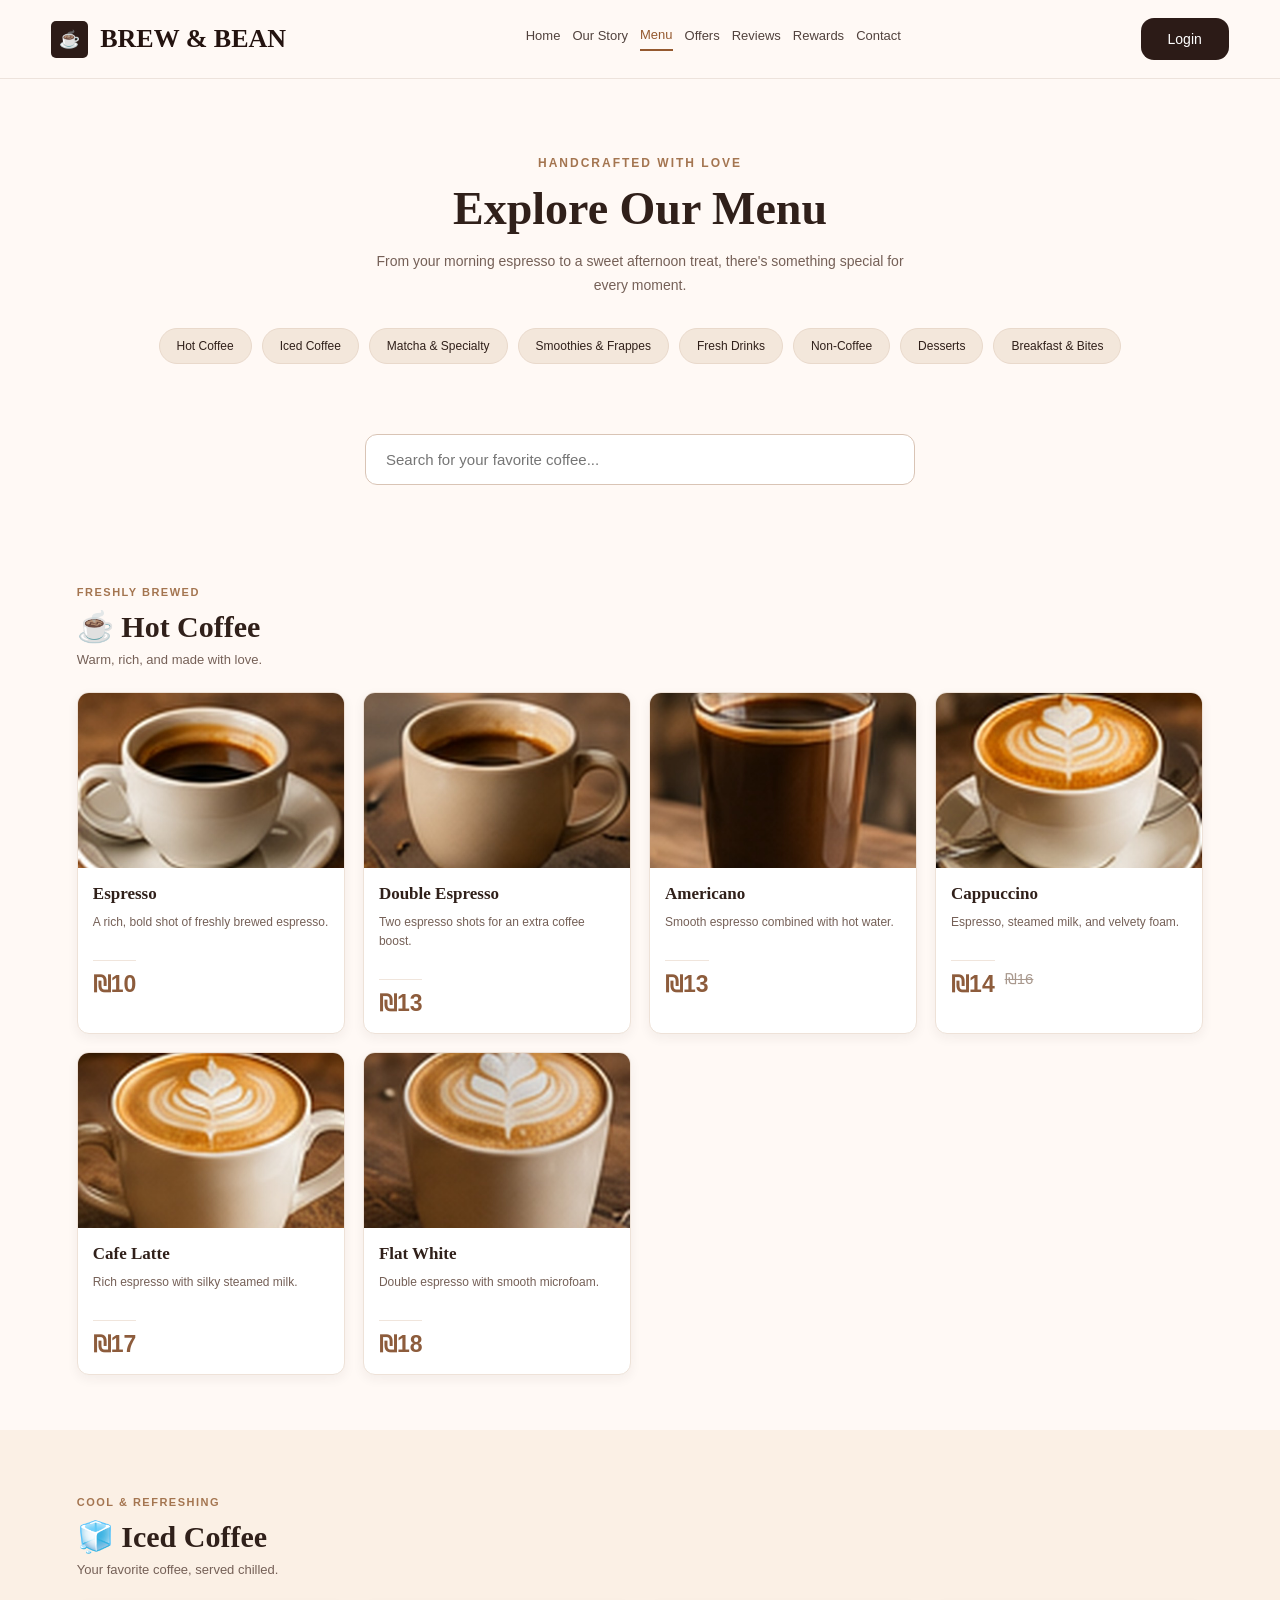
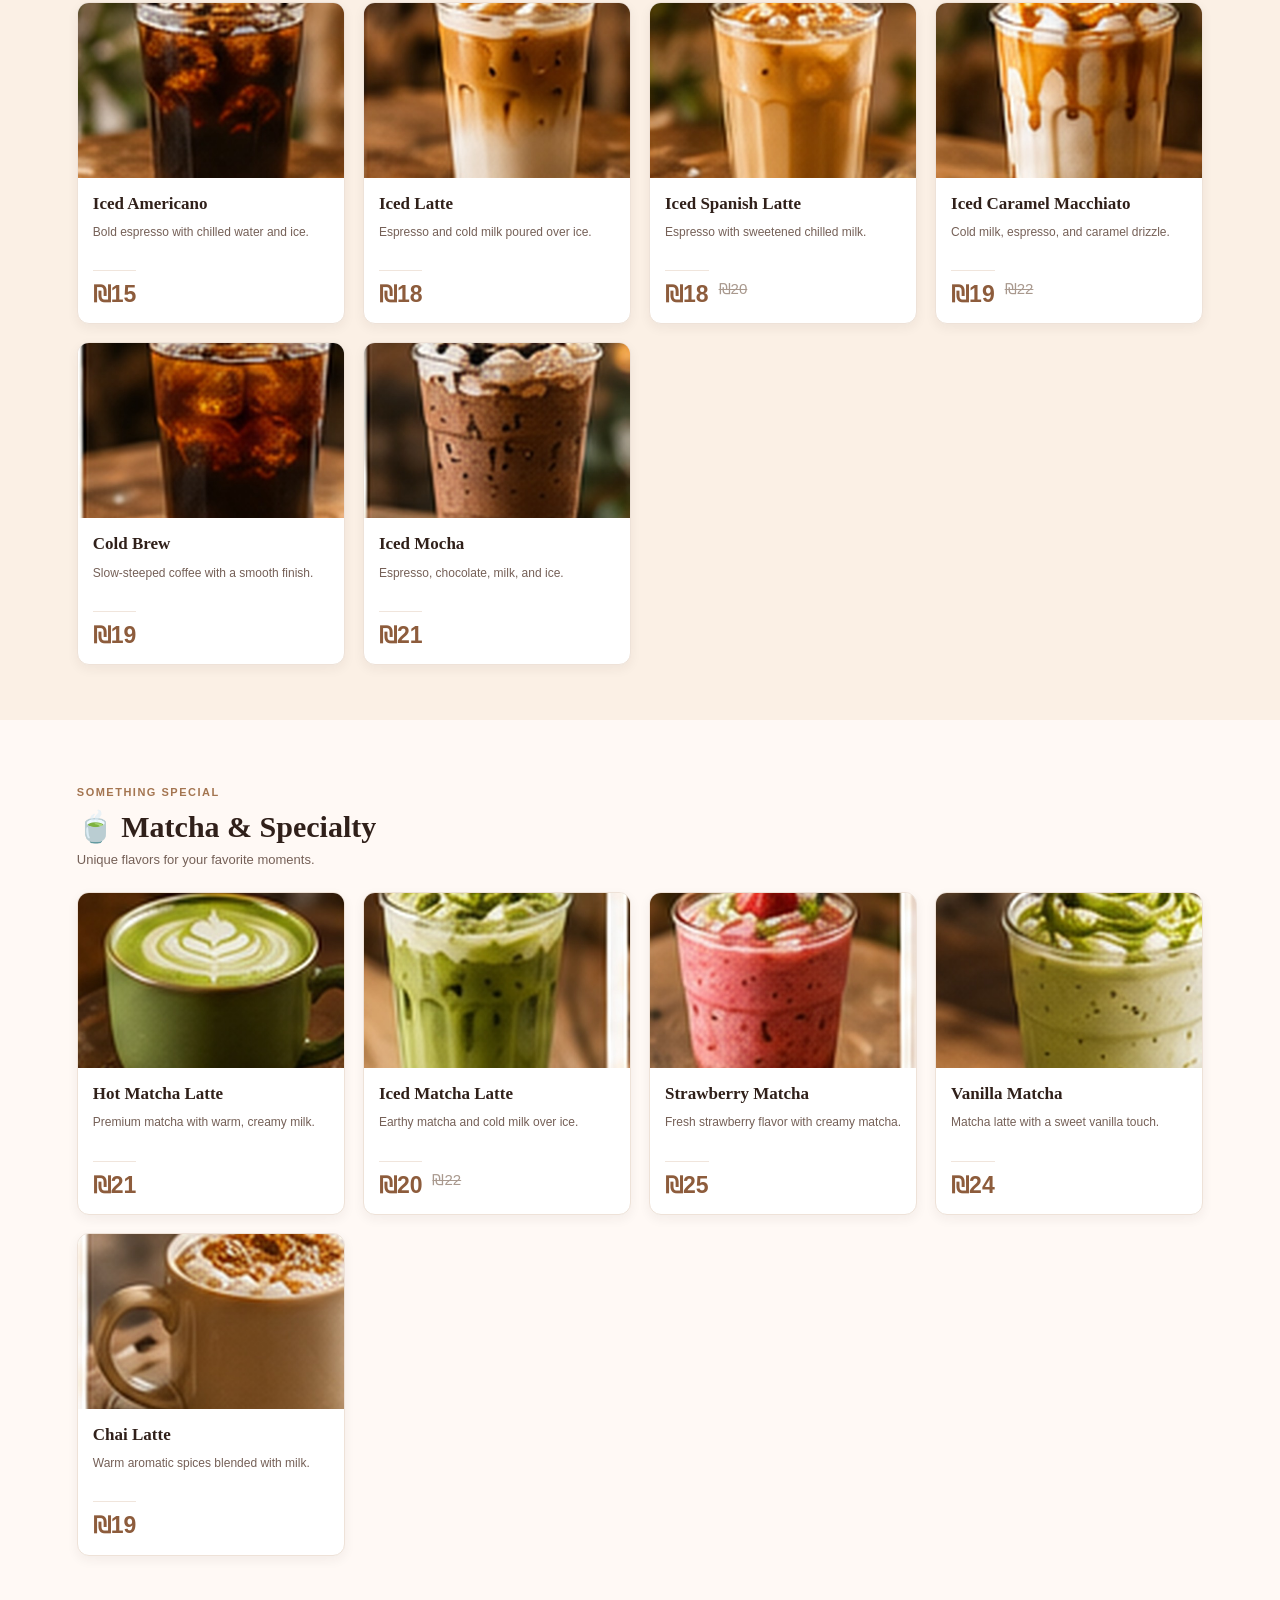
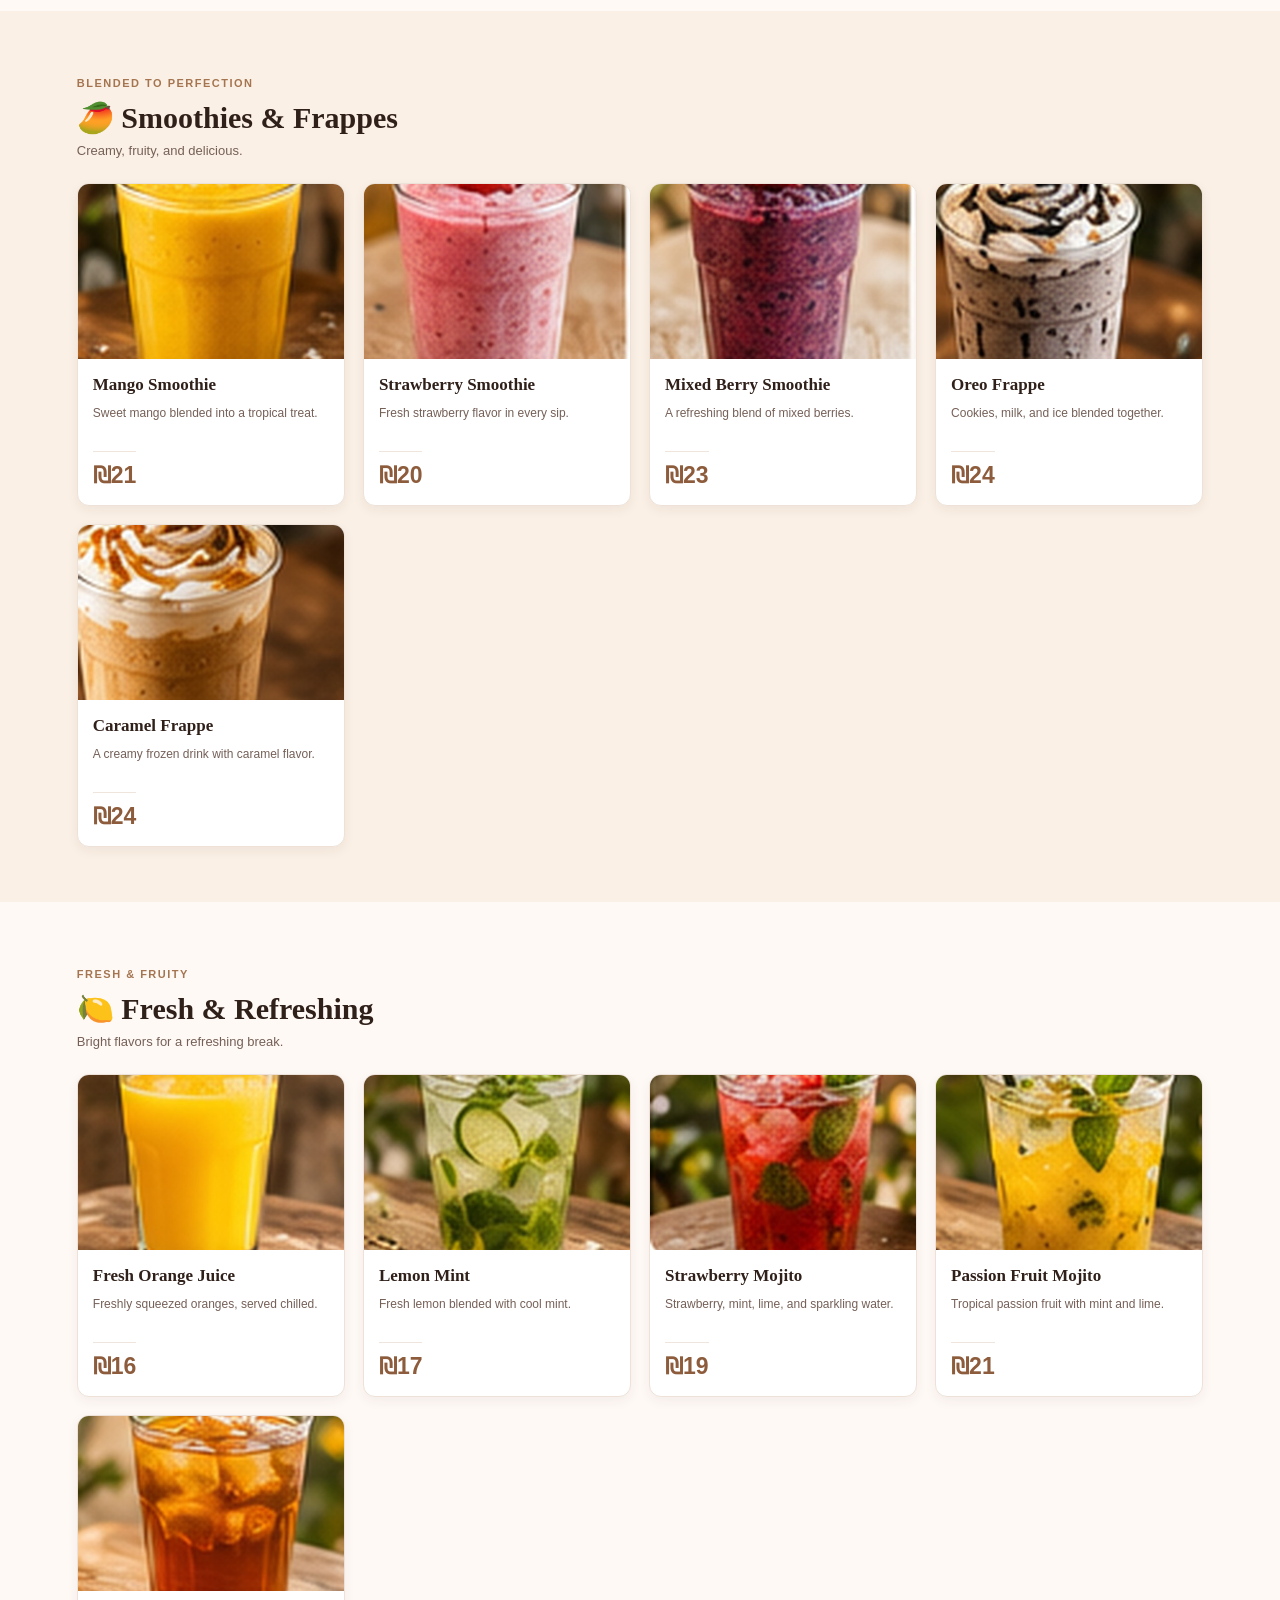
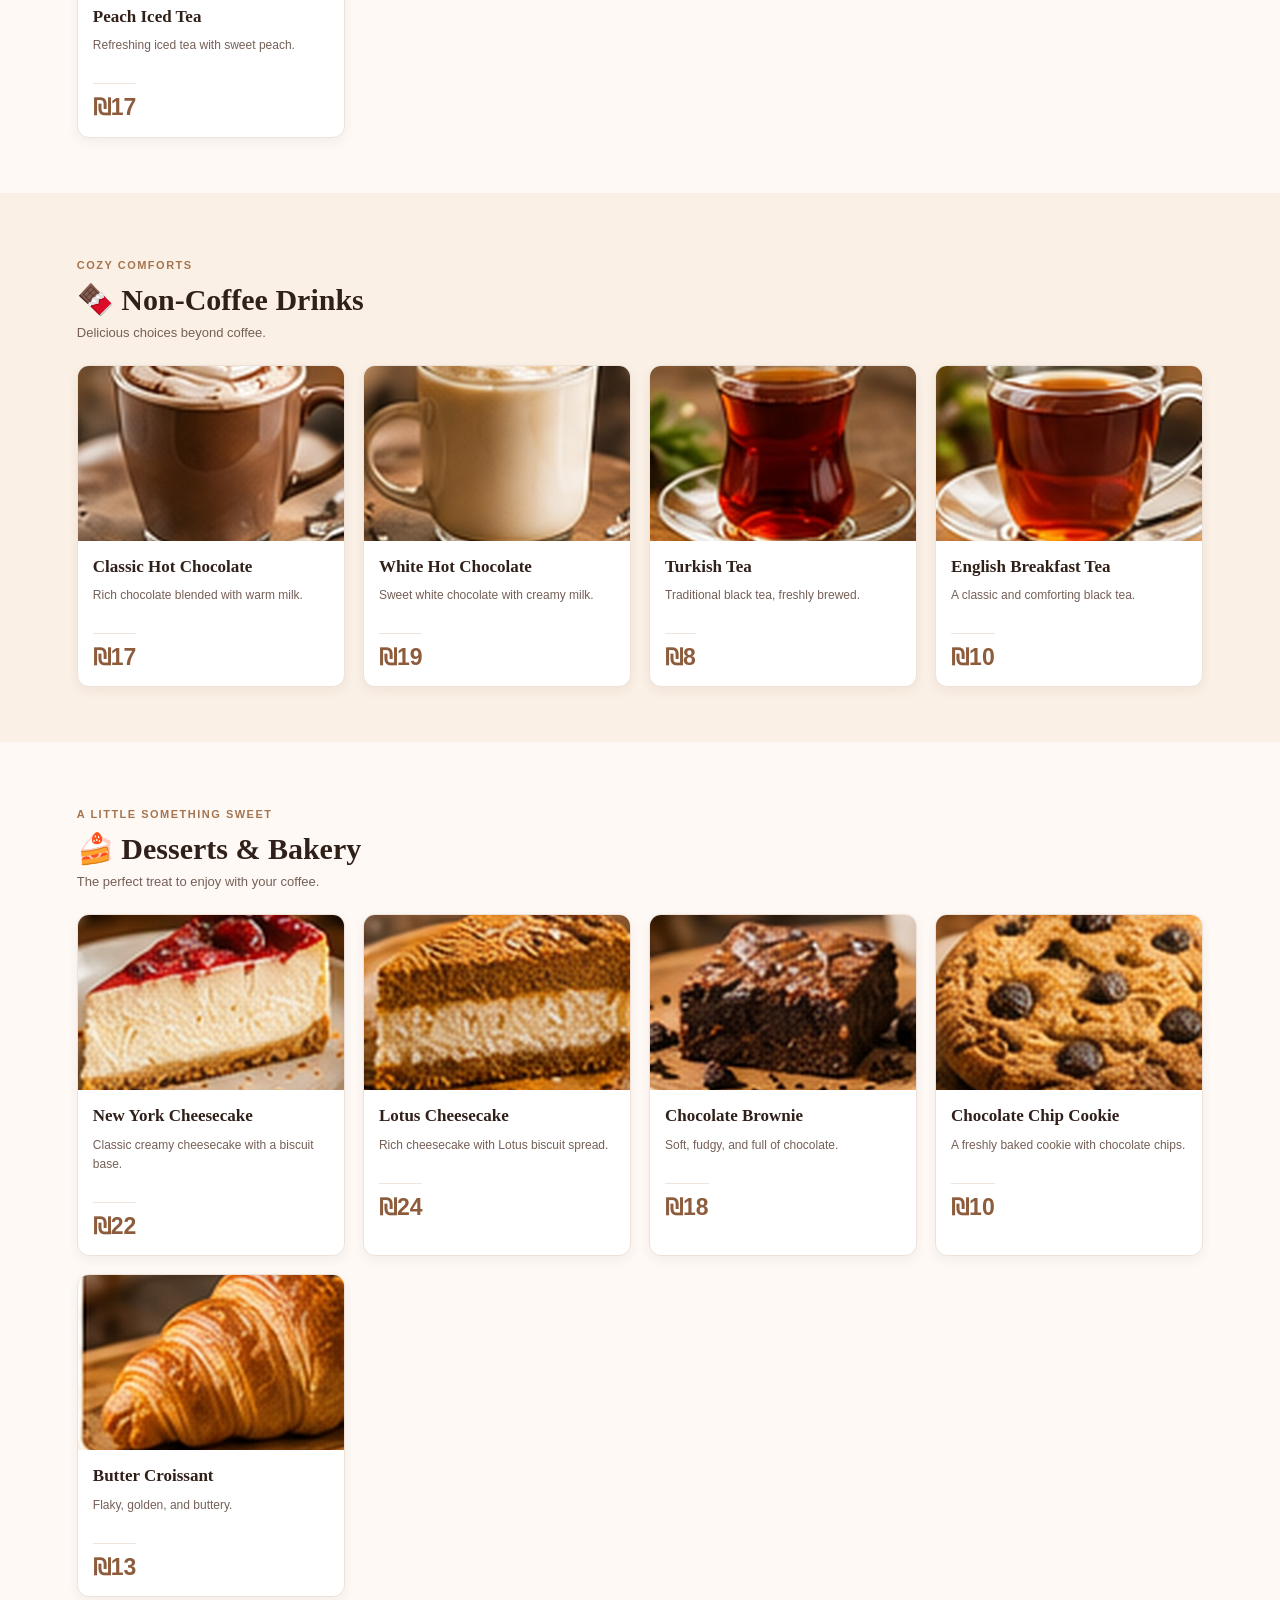
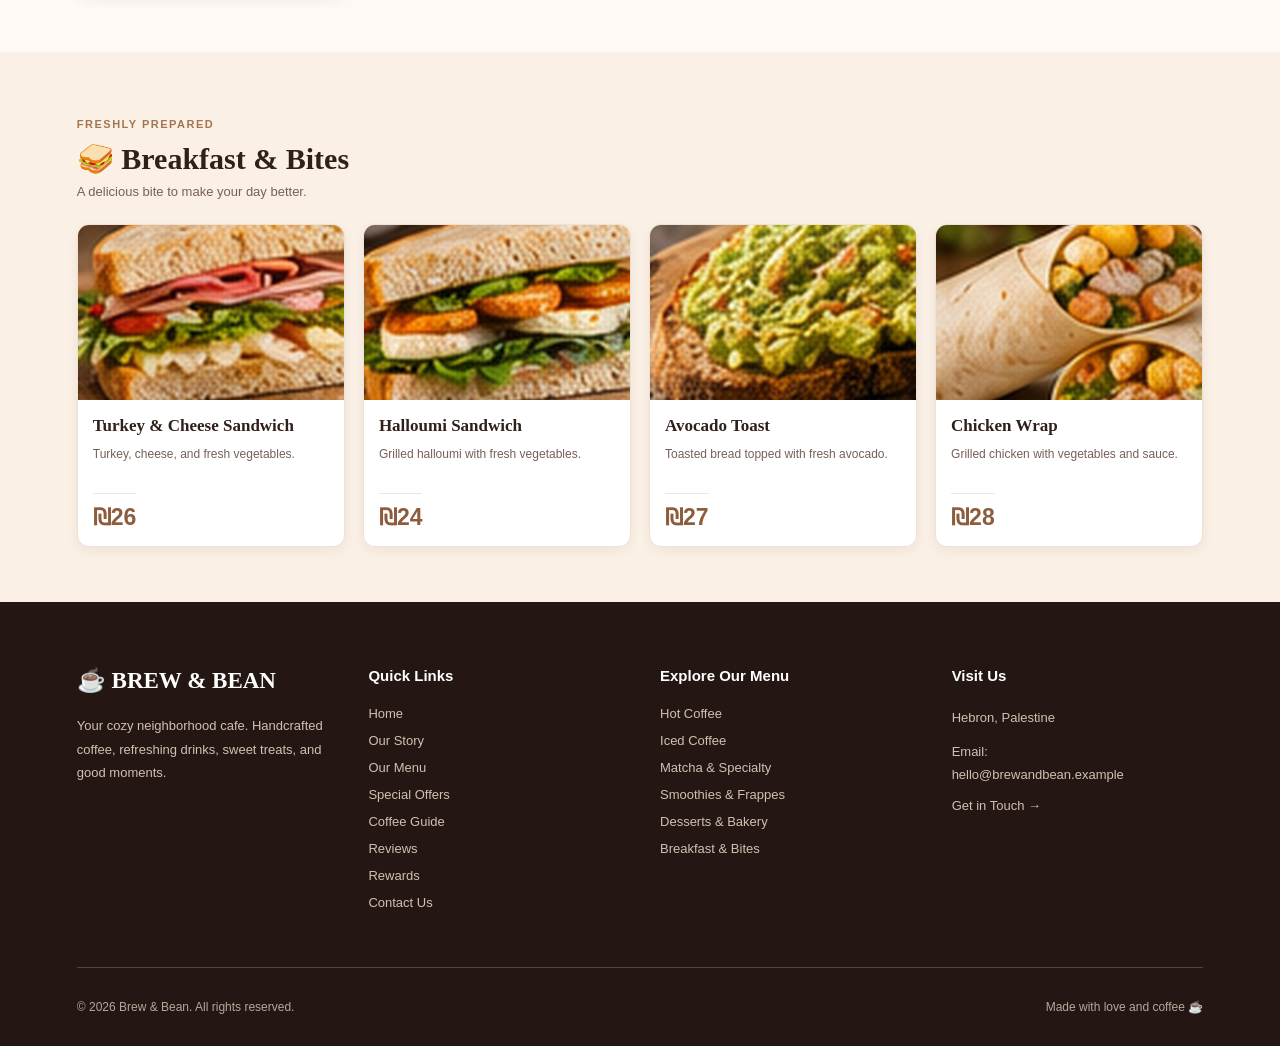
==== commit 2280e9db: "Add hover effect to favorite coffee cards" ====
--- a/menu.html
+++ b/menu.html
@@ -77,7 +77,6 @@
 
             <a href="offers.html">Offers</a>
 
-            <a href="coffee-guide.html">Coffee Guide</a>
 
             <a href="reviews.html">Reviews</a>
 
--- a/css/style.css
+++ b/css/style.css
@@ -3769,3 +3769,22 @@
 .rewards-step-card:active {
     transform: translateY(-5px);
 }
+
+/* =====================================
+   HOME - CUSTOMER FAVORITES HOVER
+===================================== */
+
+.drink-card {
+    transition: transform 0.3s ease,
+    box-shadow 0.3s ease;
+}
+
+.drink-card:hover {
+    transform: translateY(-10px);
+    box-shadow: 0 15px 35px rgba(48, 32, 26, 0.18);
+}
+
+.drink-card:active {
+    transform: translateY(-5px);
+}
+
